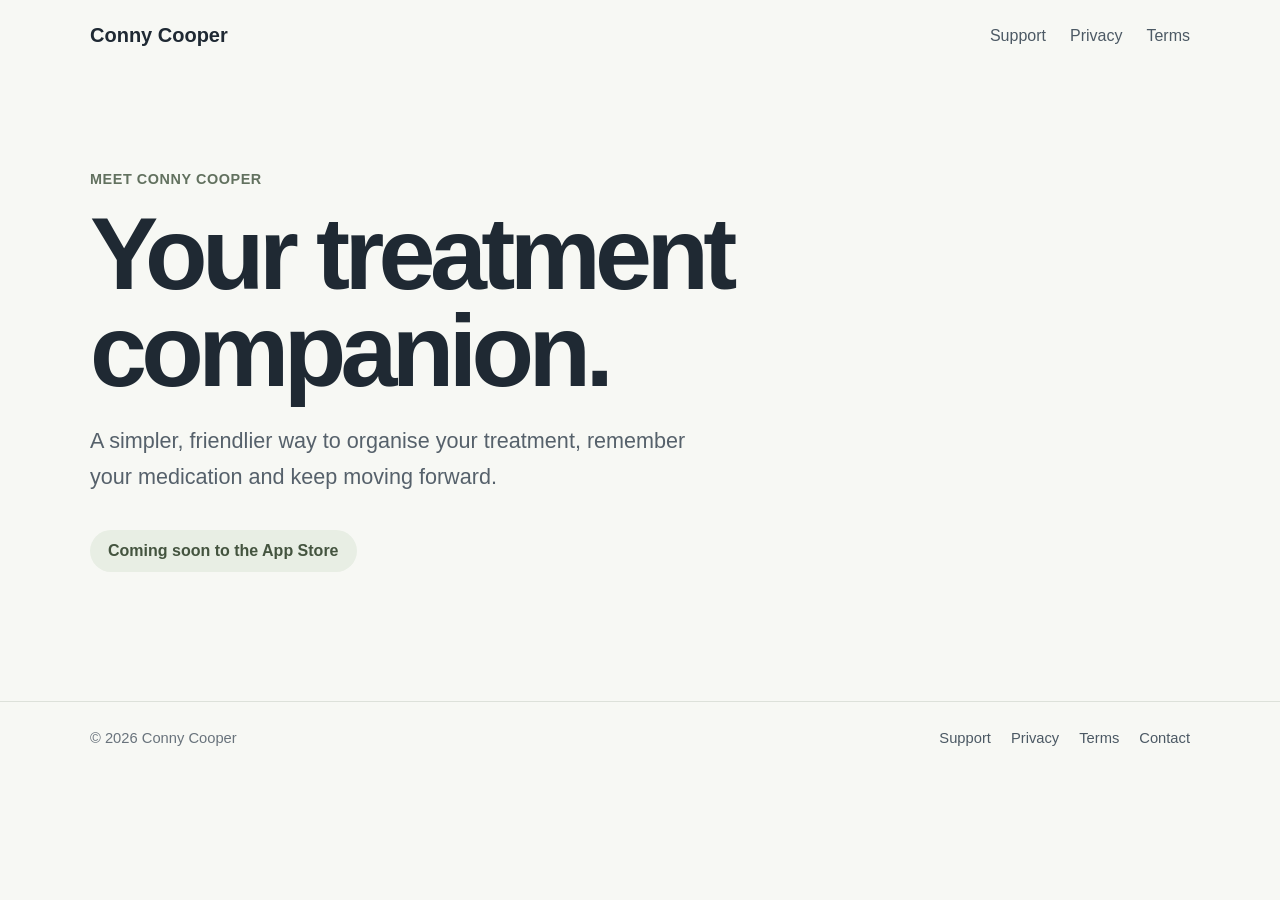
==== index.html @ 3fb6b00a "Add initial Conny Cooper website" ====
<!DOCTYPE html>
<html lang="en">
<head>
  <meta charset="UTF-8">
  <meta name="viewport" content="width=device-width, initial-scale=1.0">

  <title>Conny Cooper — Your treatment companion</title>
  <meta
    name="description"
    content="Conny Cooper helps you organise your treatment, remember your medication and stay on track."
  >

  <style>
    * {
      box-sizing: border-box;
    }

    body {
      margin: 0;
      font-family: -apple-system, BlinkMacSystemFont, "Segoe UI", sans-serif;
      background: #f7f8f4;
      color: #1f2933;
    }

    .container {
      width: min(1100px, calc(100% - 40px));
      margin: 0 auto;
    }

    header {
      padding: 24px 0;
    }

    nav {
      display: flex;
      align-items: center;
      justify-content: space-between;
      gap: 24px;
    }

    .brand {
      font-size: 1.25rem;
      font-weight: 800;
      color: #1f2933;
      text-decoration: none;
    }

    .nav-links {
      display: flex;
      gap: 24px;
      flex-wrap: wrap;
    }

    .nav-links a,
    footer a {
      color: #4c5964;
      text-decoration: none;
    }

    .nav-links a:hover,
    footer a:hover {
      text-decoration: underline;
    }

    .hero {
      min-height: 70vh;
      display: flex;
      align-items: center;
      padding: 70px 0 100px;
    }

    .hero-content {
      max-width: 720px;
    }

    .eyebrow {
      display: inline-block;
      margin-bottom: 18px;
      font-size: 0.9rem;
      font-weight: 700;
      letter-spacing: 0.04em;
      text-transform: uppercase;
      color: #62715f;
    }

    h1 {
      margin: 0 0 24px;
      font-size: clamp(3rem, 8vw, 6.5rem);
      line-height: 0.95;
      letter-spacing: -0.055em;
    }

    .hero p {
      max-width: 620px;
      margin: 0;
      font-size: clamp(1.1rem, 2vw, 1.35rem);
      line-height: 1.65;
      color: #56616b;
    }

    .status {
      margin-top: 36px;
      display: inline-block;
      padding: 12px 18px;
      border-radius: 999px;
      background: #e8eee4;
      font-weight: 700;
      color: #44543f;
    }

    footer {
      border-top: 1px solid #dde1da;
      padding: 28px 0 40px;
      font-size: 0.92rem;
      color: #69737c;
    }

    .footer-content {
      display: flex;
      justify-content: space-between;
      align-items: center;
      gap: 20px;
      flex-wrap: wrap;
    }

    .footer-links {
      display: flex;
      gap: 20px;
      flex-wrap: wrap;
    }

    @media (max-width: 650px) {
      .nav-links {
        gap: 14px;
        font-size: 0.9rem;
      }

      .hero {
        padding-top: 50px;
      }
    }
  </style>
</head>

<body>

  <header>
    <div class="container">
      <nav>
        <a class="brand" href="/">Conny Cooper</a>

        <div class="nav-links">
          <a href="/support/">Support</a>
          <a href="/privacy/">Privacy</a>
          <a href="/terms/">Terms</a>
        </div>
      </nav>
    </div>
  </header>

  <main class="hero">
    <div class="container">
      <div class="hero-content">
        <span class="eyebrow">Meet Conny Cooper</span>

        <h1>Your treatment companion.</h1>

        <p>
          A simpler, friendlier way to organise your treatment,
          remember your medication and keep moving forward.
        </p>

        <div class="status">
          Coming soon to the App Store
        </div>
      </div>
    </div>
  </main>

  <footer>
    <div class="container footer-content">
      <span>© 2026 Conny Cooper</span>

      <div class="footer-links">
        <a href="/support/">Support</a>
        <a href="/privacy/">Privacy</a>
        <a href="/terms/">Terms</a>
        <a href="mailto:support@connycooper.com">Contact</a>
      </div>
    </div>
  </footer>

</body>
</html>
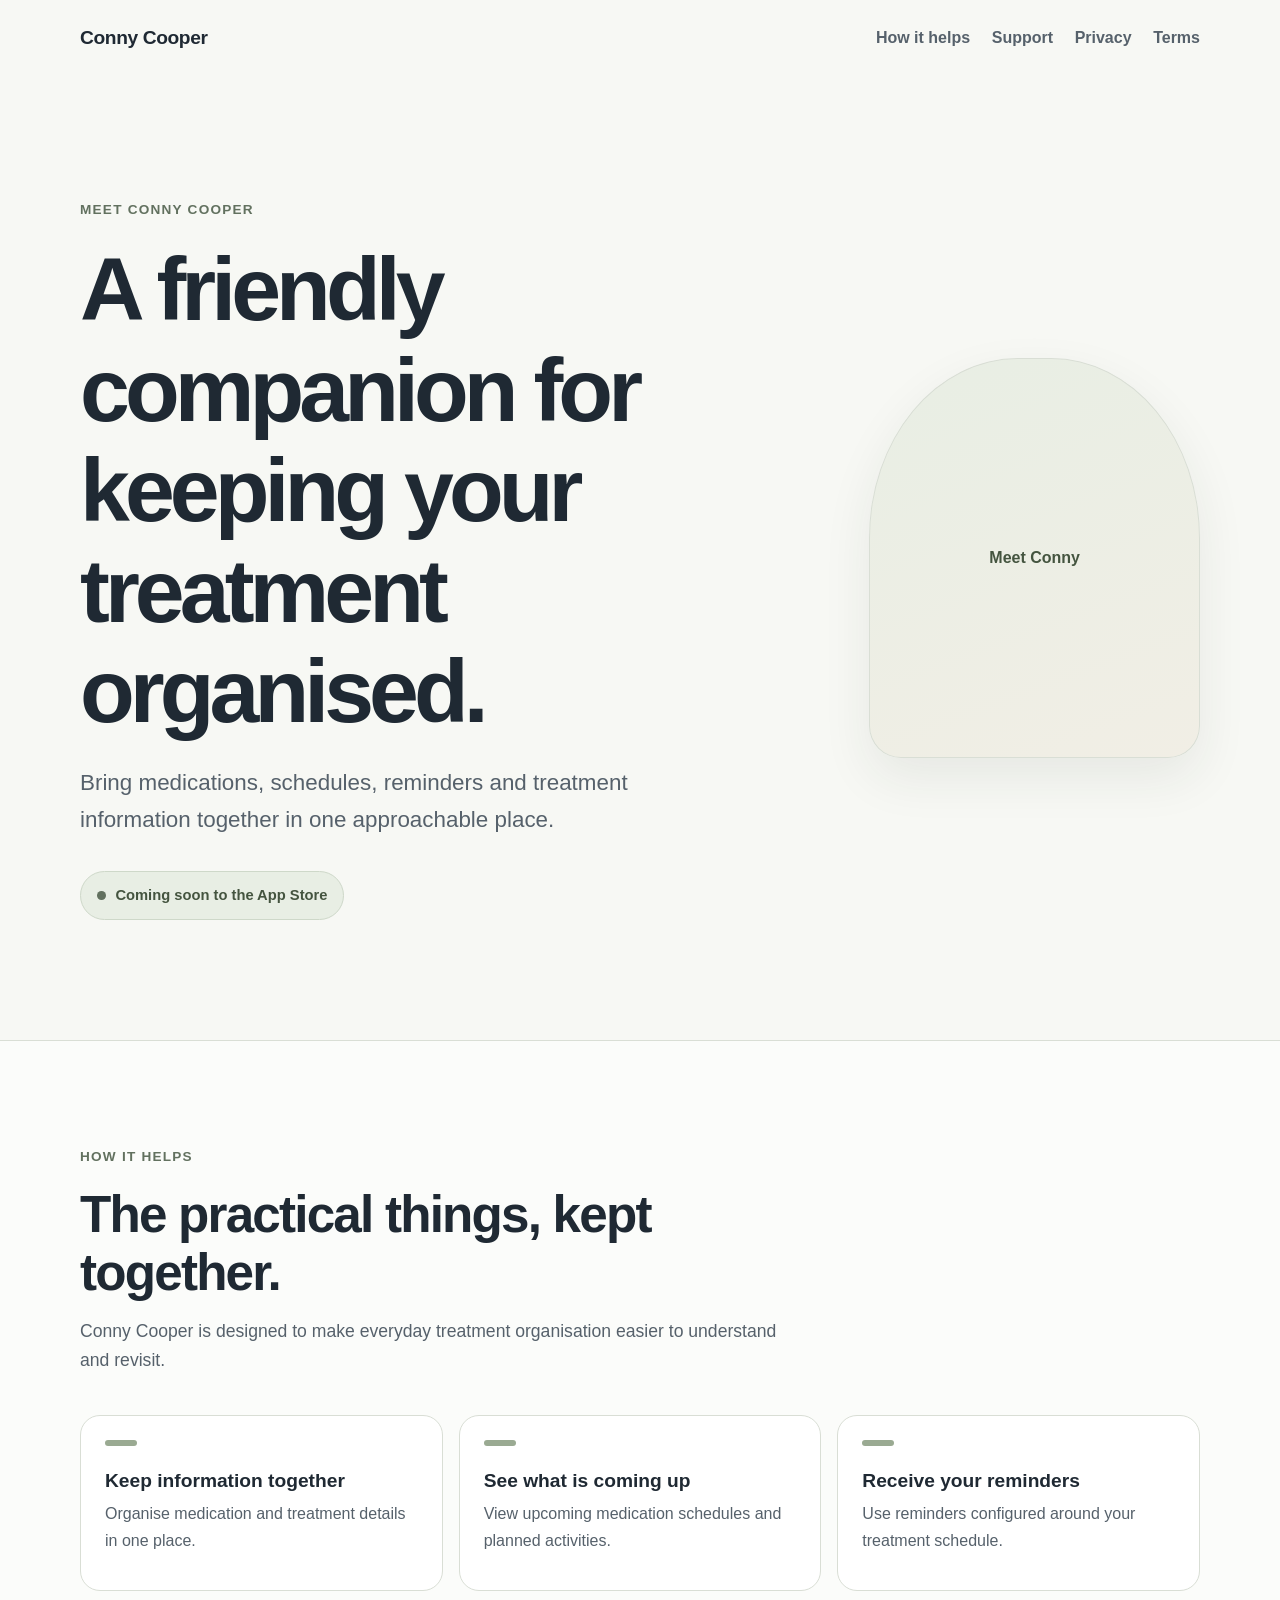
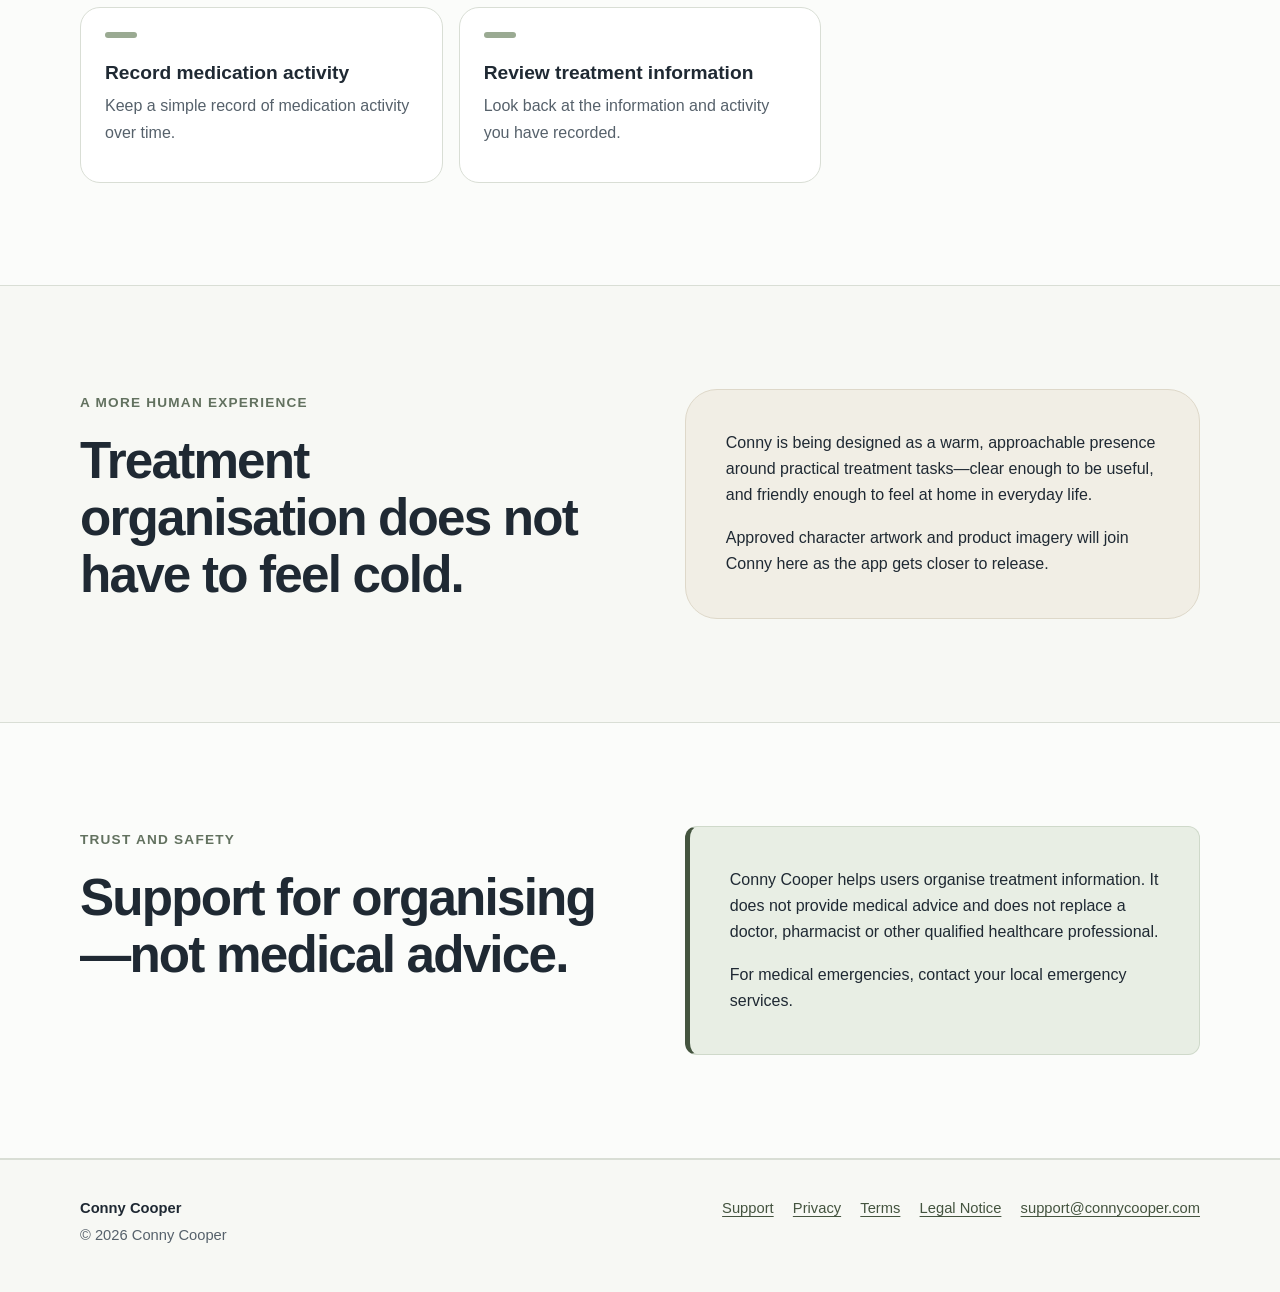
==== commit 1cbcd57a: "feat: publish Conny Cooper legal and support website Co-authored-by: Cursor <cursoragent@cursor.com>" ====
--- a/index.html
+++ b/index.html
@@ -3,192 +3,151 @@
 <head>
   <meta charset="UTF-8">
   <meta name="viewport" content="width=device-width, initial-scale=1.0">
-
-  <title>Conny Cooper — Your treatment companion</title>
+  <title>Conny Cooper — A friendly treatment companion</title>
   <meta
     name="description"
-    content="Conny Cooper helps you organise your treatment, remember your medication and stay on track."
+    content="Conny Cooper is a friendly companion for organising medications, schedules, reminders and treatment information."
   >
-
-  <style>
-    * {
-      box-sizing: border-box;
-    }
-
-    body {
-      margin: 0;
-      font-family: -apple-system, BlinkMacSystemFont, "Segoe UI", sans-serif;
-      background: #f7f8f4;
-      color: #1f2933;
-    }
-
-    .container {
-      width: min(1100px, calc(100% - 40px));
-      margin: 0 auto;
-    }
-
-    header {
-      padding: 24px 0;
-    }
-
-    nav {
-      display: flex;
-      align-items: center;
-      justify-content: space-between;
-      gap: 24px;
-    }
-
-    .brand {
-      font-size: 1.25rem;
-      font-weight: 800;
-      color: #1f2933;
-      text-decoration: none;
-    }
-
-    .nav-links {
-      display: flex;
-      gap: 24px;
-      flex-wrap: wrap;
-    }
-
-    .nav-links a,
-    footer a {
-      color: #4c5964;
-      text-decoration: none;
-    }
-
-    .nav-links a:hover,
-    footer a:hover {
-      text-decoration: underline;
-    }
-
-    .hero {
-      min-height: 70vh;
-      display: flex;
-      align-items: center;
-      padding: 70px 0 100px;
-    }
-
-    .hero-content {
-      max-width: 720px;
-    }
-
-    .eyebrow {
-      display: inline-block;
-      margin-bottom: 18px;
-      font-size: 0.9rem;
-      font-weight: 700;
-      letter-spacing: 0.04em;
-      text-transform: uppercase;
-      color: #62715f;
-    }
-
-    h1 {
-      margin: 0 0 24px;
-      font-size: clamp(3rem, 8vw, 6.5rem);
-      line-height: 0.95;
-      letter-spacing: -0.055em;
-    }
-
-    .hero p {
-      max-width: 620px;
-      margin: 0;
-      font-size: clamp(1.1rem, 2vw, 1.35rem);
-      line-height: 1.65;
-      color: #56616b;
-    }
-
-    .status {
-      margin-top: 36px;
-      display: inline-block;
-      padding: 12px 18px;
-      border-radius: 999px;
-      background: #e8eee4;
-      font-weight: 700;
-      color: #44543f;
-    }
-
-    footer {
-      border-top: 1px solid #dde1da;
-      padding: 28px 0 40px;
-      font-size: 0.92rem;
-      color: #69737c;
-    }
-
-    .footer-content {
-      display: flex;
-      justify-content: space-between;
-      align-items: center;
-      gap: 20px;
-      flex-wrap: wrap;
-    }
-
-    .footer-links {
-      display: flex;
-      gap: 20px;
-      flex-wrap: wrap;
-    }
-
-    @media (max-width: 650px) {
-      .nav-links {
-        gap: 14px;
-        font-size: 0.9rem;
-      }
-
-      .hero {
-        padding-top: 50px;
-      }
-    }
-  </style>
+  <link rel="canonical" href="https://connycooper.com/">
+  <meta property="og:type" content="website">
+  <meta property="og:site_name" content="Conny Cooper">
+  <meta property="og:title" content="Conny Cooper — A friendly treatment companion">
+  <meta
+    property="og:description"
+    content="A friendly companion for keeping your treatment organised."
+  >
+  <meta property="og:url" content="https://connycooper.com/">
+  <link rel="stylesheet" href="/assets/css/styles.css">
 </head>
 
 <body>
+  <a class="skip-link" href="#main-content">Skip to main content</a>
 
-  <header>
+  <header class="site-header">
     <div class="container">
-      <nav>
-        <a class="brand" href="/">Conny Cooper</a>
-
-        <div class="nav-links">
-          <a href="/support/">Support</a>
-          <a href="/privacy/">Privacy</a>
-          <a href="/terms/">Terms</a>
-        </div>
+      <nav class="site-nav" aria-label="Primary navigation">
+        <a class="brand" href="/" aria-current="page">Conny Cooper</a>
+        <ul class="nav-links">
+          <li><a href="#how-it-helps">How it helps</a></li>
+          <li><a href="/support/">Support</a></li>
+          <li><a href="/privacy/">Privacy</a></li>
+          <li><a href="/terms/">Terms</a></li>
+        </ul>
       </nav>
     </div>
   </header>
 
-  <main class="hero">
-    <div class="container">
-      <div class="hero-content">
-        <span class="eyebrow">Meet Conny Cooper</span>
+  <main id="main-content">
+    <section class="hero" aria-labelledby="hero-title">
+      <div class="container hero-grid">
+        <div>
+          <span class="eyebrow">Meet Conny Cooper</span>
+          <h1 id="hero-title">
+            A friendly companion for keeping your treatment organised.
+          </h1>
+          <p class="hero-lead">
+            Bring medications, schedules, reminders and treatment information
+            together in one approachable place.
+          </p>
+          <div class="status">Coming soon to the App Store</div>
+        </div>
 
-        <h1>Your treatment companion.</h1>
-
-        <p>
-          A simpler, friendlier way to organise your treatment,
-          remember your medication and keep moving forward.
-        </p>
-
-        <div class="status">
-          Coming soon to the App Store
+        <div class="character-stage" aria-hidden="true">
+          <span class="character-stage__label">Meet Conny</span>
         </div>
       </div>
-    </div>
+    </section>
+
+    <section class="section section--surface" id="how-it-helps" aria-labelledby="helps-title">
+      <div class="container">
+        <div class="section-heading">
+          <span class="eyebrow">How it helps</span>
+          <h2 id="helps-title">The practical things, kept together.</h2>
+          <p>
+            Conny Cooper is designed to make everyday treatment organisation
+            easier to understand and revisit.
+          </p>
+        </div>
+
+        <ul class="feature-grid">
+          <li class="feature-card">
+            <h3>Keep information together</h3>
+            <p>Organise medication and treatment details in one place.</p>
+          </li>
+          <li class="feature-card">
+            <h3>See what is coming up</h3>
+            <p>View upcoming medication schedules and planned activities.</p>
+          </li>
+          <li class="feature-card">
+            <h3>Receive your reminders</h3>
+            <p>Use reminders configured around your treatment schedule.</p>
+          </li>
+          <li class="feature-card">
+            <h3>Record medication activity</h3>
+            <p>Keep a simple record of medication activity over time.</p>
+          </li>
+          <li class="feature-card">
+            <h3>Review treatment information</h3>
+            <p>Look back at the information and activity you have recorded.</p>
+          </li>
+        </ul>
+      </div>
+    </section>
+
+    <section class="section" aria-labelledby="human-title">
+      <div class="container split">
+        <div>
+          <span class="eyebrow">A more human experience</span>
+          <h2 id="human-title">Treatment organisation does not have to feel cold.</h2>
+        </div>
+        <div class="warm-panel">
+          <p>
+            Conny is being designed as a warm, approachable presence around
+            practical treatment tasks—clear enough to be useful, and friendly
+            enough to feel at home in everyday life.
+          </p>
+          <p>
+            Approved character artwork and product imagery will join Conny here
+            as the app gets closer to release.
+          </p>
+        </div>
+      </div>
+    </section>
+
+    <section class="section section--surface" aria-labelledby="safety-title">
+      <div class="container split">
+        <div>
+          <span class="eyebrow">Trust and safety</span>
+          <h2 id="safety-title">Support for organising—not medical advice.</h2>
+        </div>
+        <div class="notice notice--important">
+          <p>
+            Conny Cooper helps users organise treatment information. It does
+            not provide medical advice and does not replace a doctor,
+            pharmacist or other qualified healthcare professional.
+          </p>
+          <p>
+            For medical emergencies, contact your local emergency services.
+          </p>
+        </div>
+      </div>
+    </section>
   </main>
 
-  <footer>
+  <footer class="site-footer">
     <div class="container footer-content">
-      <span>© 2026 Conny Cooper</span>
-
-      <div class="footer-links">
-        <a href="/support/">Support</a>
-        <a href="/privacy/">Privacy</a>
-        <a href="/terms/">Terms</a>
-        <a href="mailto:support@connycooper.com">Contact</a>
+      <div class="footer-meta">
+        <div class="footer-brand">Conny Cooper</div>
+        <p>© 2026 Conny Cooper</p>
       </div>
+      <ul class="footer-links">
+        <li><a href="/support/">Support</a></li>
+        <li><a href="/privacy/">Privacy</a></li>
+        <li><a href="/terms/">Terms</a></li>
+        <li><a href="/legal/">Legal Notice</a></li>
+        <li><a href="mailto:support@connycooper.com">support@connycooper.com</a></li>
+      </ul>
     </div>
   </footer>
-
 </body>
 </html>
--- a/assets/css/styles.css
+++ b/assets/css/styles.css
@@ -0,0 +1,509 @@
+:root {
+  color-scheme: light;
+  --color-background: #f7f8f4;
+  --color-surface: #ffffff;
+  --color-surface-warm: #f1eee5;
+  --color-surface-green: #e8eee4;
+  --color-text: #1f2933;
+  --color-text-soft: #56616b;
+  --color-green: #44543f;
+  --color-green-soft: #62715f;
+  --color-border: #d9ded5;
+  --color-focus: #245c38;
+  --shadow-soft: 0 20px 50px rgba(42, 55, 43, 0.08);
+  --radius-small: 0.75rem;
+  --radius-medium: 1.25rem;
+  --radius-large: 2rem;
+  --content-width: 70rem;
+  --text-width: 46rem;
+}
+
+* {
+  box-sizing: border-box;
+}
+
+html {
+  scroll-behavior: smooth;
+}
+
+body {
+  margin: 0;
+  background: var(--color-background);
+  color: var(--color-text);
+  font-family: -apple-system, BlinkMacSystemFont, "Segoe UI", sans-serif;
+  font-size: 1rem;
+  line-height: 1.65;
+  -webkit-font-smoothing: antialiased;
+}
+
+a {
+  color: var(--color-green);
+  text-underline-offset: 0.2em;
+}
+
+a:hover {
+  text-decoration-thickness: 0.12em;
+}
+
+a:focus-visible,
+[tabindex]:focus-visible {
+  border-radius: 0.2rem;
+  outline: 0.2rem solid var(--color-focus);
+  outline-offset: 0.25rem;
+}
+
+img {
+  display: block;
+  max-width: 100%;
+}
+
+h1,
+h2,
+h3,
+p {
+  margin-top: 0;
+}
+
+h1,
+h2,
+h3 {
+  line-height: 1.12;
+}
+
+h1 {
+  margin-bottom: 1.5rem;
+  font-size: clamp(2.8rem, 7vw, 5.8rem);
+  letter-spacing: -0.055em;
+}
+
+h2 {
+  margin-bottom: 1rem;
+  font-size: clamp(2rem, 4vw, 3.25rem);
+  letter-spacing: -0.035em;
+}
+
+h3 {
+  margin-bottom: 0.65rem;
+  font-size: 1.2rem;
+}
+
+.container {
+  width: min(var(--content-width), calc(100% - 2.5rem));
+  margin-inline: auto;
+}
+
+.narrow {
+  width: min(var(--text-width), 100%);
+}
+
+.skip-link {
+  position: fixed;
+  z-index: 100;
+  top: 0.75rem;
+  left: 0.75rem;
+  padding: 0.7rem 1rem;
+  border-radius: var(--radius-small);
+  background: var(--color-text);
+  color: #ffffff;
+  font-weight: 700;
+  transform: translateY(-160%);
+}
+
+.skip-link:focus {
+  transform: translateY(0);
+}
+
+.site-header {
+  padding: 1.4rem 0;
+}
+
+.site-nav {
+  display: flex;
+  align-items: center;
+  justify-content: space-between;
+  gap: 1.5rem;
+}
+
+.brand {
+  flex: 0 0 auto;
+  color: var(--color-text);
+  font-size: 1.2rem;
+  font-weight: 800;
+  letter-spacing: -0.02em;
+  text-decoration: none;
+}
+
+.nav-links {
+  display: flex;
+  align-items: center;
+  gap: 1.35rem;
+  margin: 0;
+  padding: 0;
+  list-style: none;
+}
+
+.nav-links a {
+  color: var(--color-text-soft);
+  font-weight: 650;
+  text-decoration: none;
+}
+
+.nav-links a:hover,
+.nav-links a[aria-current="page"] {
+  color: var(--color-text);
+  text-decoration: underline;
+}
+
+.hero {
+  padding: clamp(4rem, 10vw, 7.5rem) 0;
+}
+
+.hero-grid {
+  display: grid;
+  grid-template-columns: minmax(0, 1.35fr) minmax(16rem, 0.65fr);
+  align-items: center;
+  gap: clamp(3rem, 8vw, 7rem);
+}
+
+.eyebrow {
+  display: inline-block;
+  margin-bottom: 1.1rem;
+  color: var(--color-green-soft);
+  font-size: 0.85rem;
+  font-weight: 800;
+  letter-spacing: 0.09em;
+  text-transform: uppercase;
+}
+
+.hero-lead {
+  max-width: 40rem;
+  margin-bottom: 0;
+  color: var(--color-text-soft);
+  font-size: clamp(1.15rem, 2.2vw, 1.4rem);
+}
+
+.status {
+  display: inline-flex;
+  align-items: center;
+  gap: 0.6rem;
+  margin-top: 2rem;
+  padding: 0.7rem 1rem;
+  border: 1px solid #ced8c9;
+  border-radius: 999px;
+  background: var(--color-surface-green);
+  color: var(--color-green);
+  font-size: 0.92rem;
+  font-weight: 750;
+}
+
+.status::before {
+  width: 0.55rem;
+  height: 0.55rem;
+  border-radius: 50%;
+  background: var(--color-green-soft);
+  content: "";
+}
+
+.character-stage {
+  display: grid;
+  min-height: 25rem;
+  place-items: center;
+  overflow: hidden;
+  border: 1px solid var(--color-border);
+  border-radius: 45% 45% var(--radius-large) var(--radius-large);
+  background: linear-gradient(160deg, var(--color-surface-green), var(--color-surface-warm));
+  box-shadow: var(--shadow-soft);
+}
+
+.character-stage__label {
+  color: var(--color-green);
+  font-weight: 800;
+}
+
+.section {
+  padding: clamp(4rem, 8vw, 6.5rem) 0;
+}
+
+.section--surface {
+  border-block: 1px solid var(--color-border);
+  background: rgba(255, 255, 255, 0.58);
+}
+
+.section-heading {
+  max-width: 44rem;
+  margin-bottom: 2.5rem;
+}
+
+.section-heading p {
+  margin-bottom: 0;
+  color: var(--color-text-soft);
+  font-size: 1.1rem;
+}
+
+.feature-grid {
+  display: grid;
+  grid-template-columns: repeat(3, minmax(0, 1fr));
+  gap: 1rem;
+  margin: 0;
+  padding: 0;
+  list-style: none;
+}
+
+.feature-card {
+  min-height: 11rem;
+  padding: 1.5rem;
+  border: 1px solid var(--color-border);
+  border-radius: var(--radius-medium);
+  background: var(--color-surface);
+}
+
+.feature-card::before {
+  display: block;
+  width: 2rem;
+  height: 0.35rem;
+  margin-bottom: 1.5rem;
+  border-radius: 999px;
+  background: #9aaa92;
+  content: "";
+}
+
+.feature-card p {
+  margin-bottom: 0;
+  color: var(--color-text-soft);
+}
+
+.split {
+  display: grid;
+  grid-template-columns: minmax(0, 1fr) minmax(0, 1fr);
+  align-items: start;
+  gap: clamp(2rem, 7vw, 6rem);
+}
+
+.warm-panel,
+.notice {
+  padding: clamp(1.5rem, 4vw, 2.5rem);
+  border-radius: var(--radius-large);
+}
+
+.warm-panel {
+  border: 1px solid #ded8c9;
+  background: var(--color-surface-warm);
+}
+
+.warm-panel p:last-child,
+.notice p:last-child {
+  margin-bottom: 0;
+}
+
+.notice {
+  border: 1px solid #cfd9ca;
+  background: var(--color-surface-green);
+}
+
+.notice--important {
+  border-left: 0.35rem solid var(--color-green);
+  border-radius: var(--radius-small);
+}
+
+.page-hero {
+  padding: clamp(3.5rem, 8vw, 6rem) 0 clamp(2.5rem, 6vw, 4rem);
+}
+
+.page-hero h1 {
+  max-width: 50rem;
+  font-size: clamp(2.8rem, 7vw, 5rem);
+}
+
+.page-hero p {
+  max-width: 42rem;
+  margin-bottom: 0;
+  color: var(--color-text-soft);
+  font-size: 1.15rem;
+}
+
+.page-hero .document-meta {
+  margin-top: 1rem;
+  font-size: 0.95rem;
+  font-weight: 700;
+}
+
+.document {
+  padding: 0 0 clamp(5rem, 10vw, 8rem);
+}
+
+.document-layout {
+  display: grid;
+  grid-template-columns: minmax(11rem, 0.35fr) minmax(0, 1fr);
+  align-items: start;
+  gap: clamp(2rem, 8vw, 7rem);
+}
+
+.document-nav {
+  position: sticky;
+  top: 1.5rem;
+  padding: 1.25rem;
+  border: 1px solid var(--color-border);
+  border-radius: var(--radius-medium);
+  background: rgba(255, 255, 255, 0.7);
+}
+
+.document-nav strong {
+  display: block;
+  margin-bottom: 0.6rem;
+}
+
+.document-nav ul {
+  margin: 0;
+  padding-left: 1.15rem;
+}
+
+.document-nav li + li {
+  margin-top: 0.35rem;
+}
+
+.document-content {
+  max-width: var(--text-width);
+}
+
+.document-content section {
+  scroll-margin-top: 2rem;
+}
+
+.document-content section + section {
+  margin-top: 3.25rem;
+  padding-top: 3.25rem;
+  border-top: 1px solid var(--color-border);
+}
+
+.document-content h2 {
+  font-size: clamp(1.6rem, 3vw, 2.25rem);
+}
+
+.document-content p,
+.document-content li {
+  color: var(--color-text-soft);
+}
+
+.document-content strong {
+  color: var(--color-text);
+}
+
+.document-content address {
+  padding: 1.25rem;
+  border-left: 0.3rem solid var(--color-green-soft);
+  background: var(--color-surface-green);
+  color: var(--color-text-soft);
+  font-style: normal;
+}
+
+.help-grid {
+  display: grid;
+  grid-template-columns: repeat(2, minmax(0, 1fr));
+  gap: 1rem;
+}
+
+.help-card {
+  padding: 1.5rem;
+  border: 1px solid var(--color-border);
+  border-radius: var(--radius-medium);
+  background: var(--color-surface);
+}
+
+.help-card p {
+  margin-bottom: 0;
+  color: var(--color-text-soft);
+}
+
+.site-footer {
+  padding: 2.25rem 0 2.75rem;
+  border-top: 1px solid var(--color-border);
+  color: var(--color-text-soft);
+  font-size: 0.92rem;
+}
+
+.footer-content {
+  display: flex;
+  align-items: flex-start;
+  justify-content: space-between;
+  gap: 2rem;
+}
+
+.footer-brand {
+  color: var(--color-text);
+  font-weight: 800;
+}
+
+.footer-meta p {
+  margin: 0.2rem 0 0;
+}
+
+.footer-links {
+  display: flex;
+  flex-wrap: wrap;
+  justify-content: flex-end;
+  gap: 0.7rem 1.2rem;
+  margin: 0;
+  padding: 0;
+  list-style: none;
+}
+
+@media (max-width: 52rem) {
+  .hero-grid,
+  .split,
+  .document-layout {
+    grid-template-columns: 1fr;
+  }
+
+  .hero-grid {
+    gap: 3rem;
+  }
+
+  .character-stage {
+    min-height: 19rem;
+  }
+
+  .feature-grid {
+    grid-template-columns: repeat(2, minmax(0, 1fr));
+  }
+
+  .document-nav {
+    position: static;
+  }
+}
+
+@media (max-width: 40rem) {
+  .container {
+    width: min(var(--content-width), calc(100% - 1.5rem));
+  }
+
+  .site-nav {
+    align-items: flex-start;
+    flex-direction: column;
+    gap: 0.8rem;
+  }
+
+  .nav-links {
+    width: 100%;
+    gap: 0.5rem 1rem;
+    flex-wrap: wrap;
+  }
+
+  .feature-grid,
+  .help-grid {
+    grid-template-columns: 1fr;
+  }
+
+  .footer-content {
+    flex-direction: column;
+  }
+
+  .footer-links {
+    justify-content: flex-start;
+  }
+}
+
+@media (prefers-reduced-motion: reduce) {
+  html {
+    scroll-behavior: auto;
+  }
+}
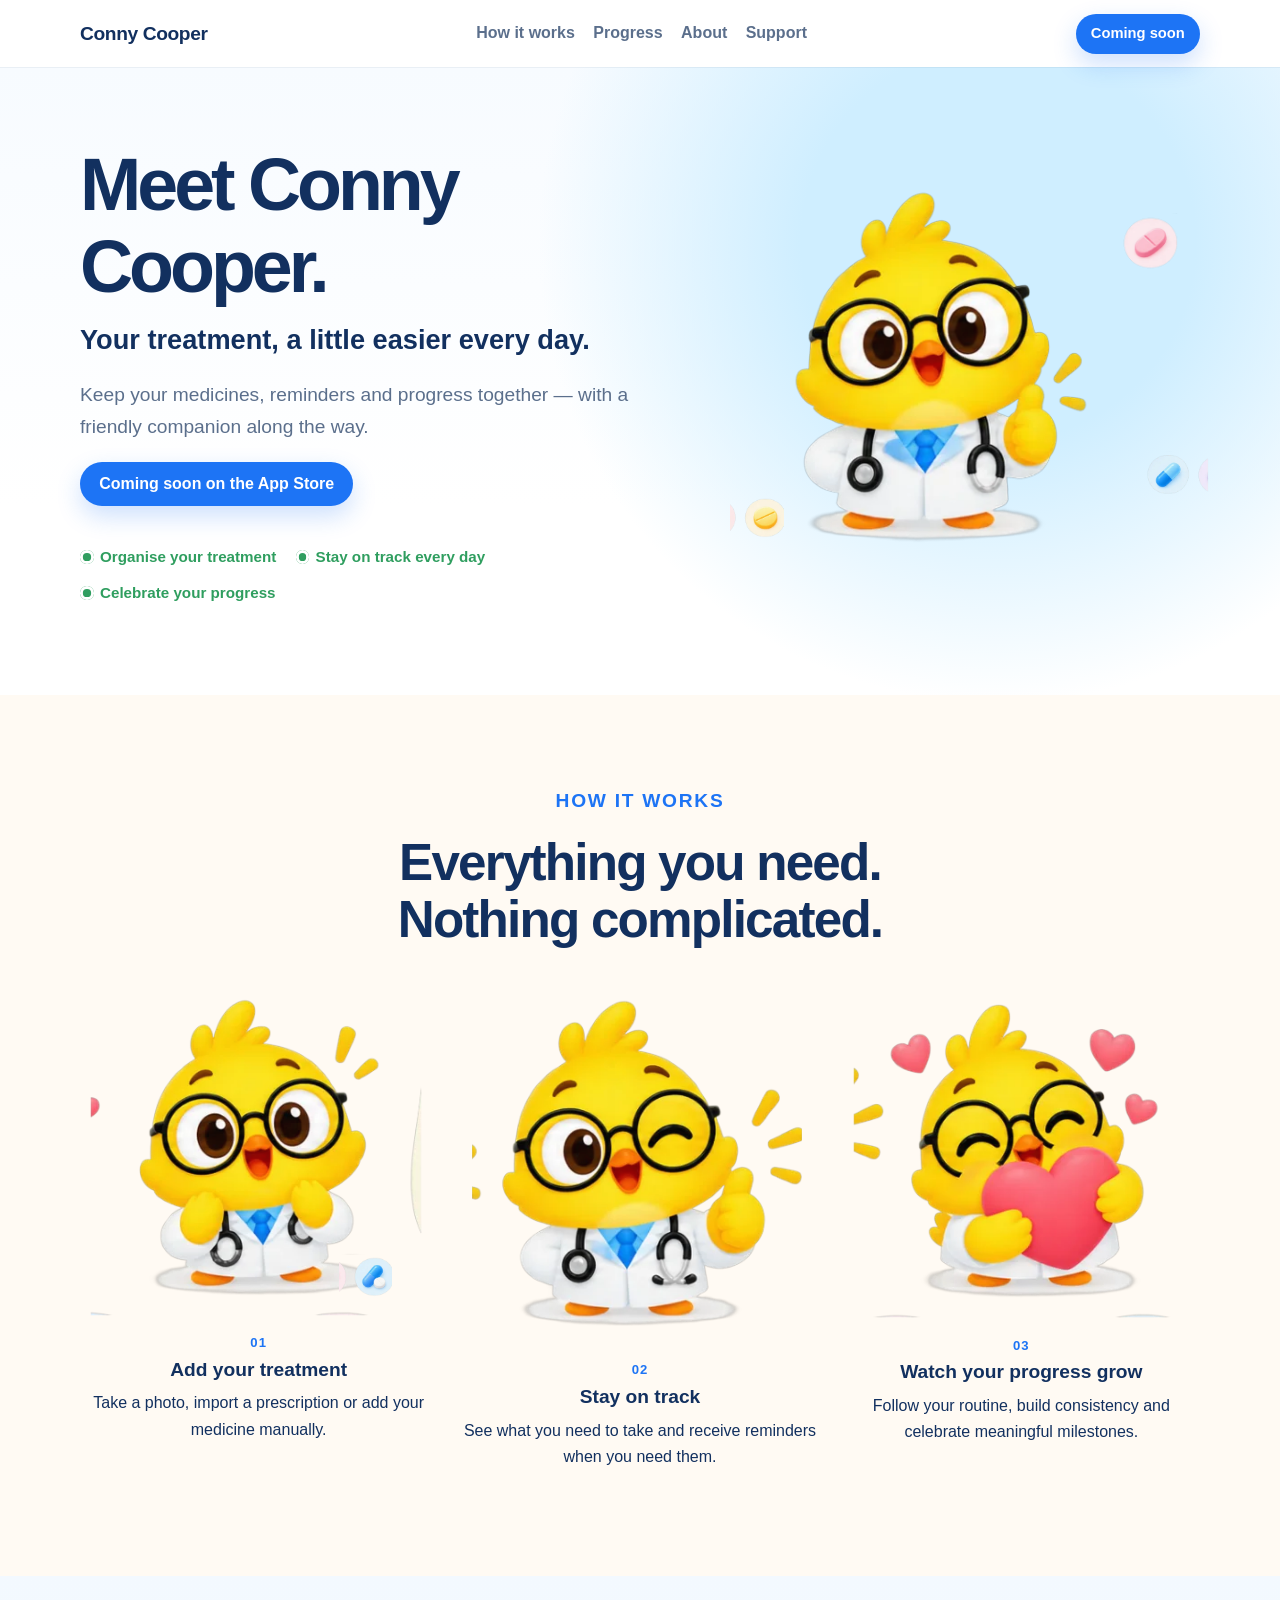
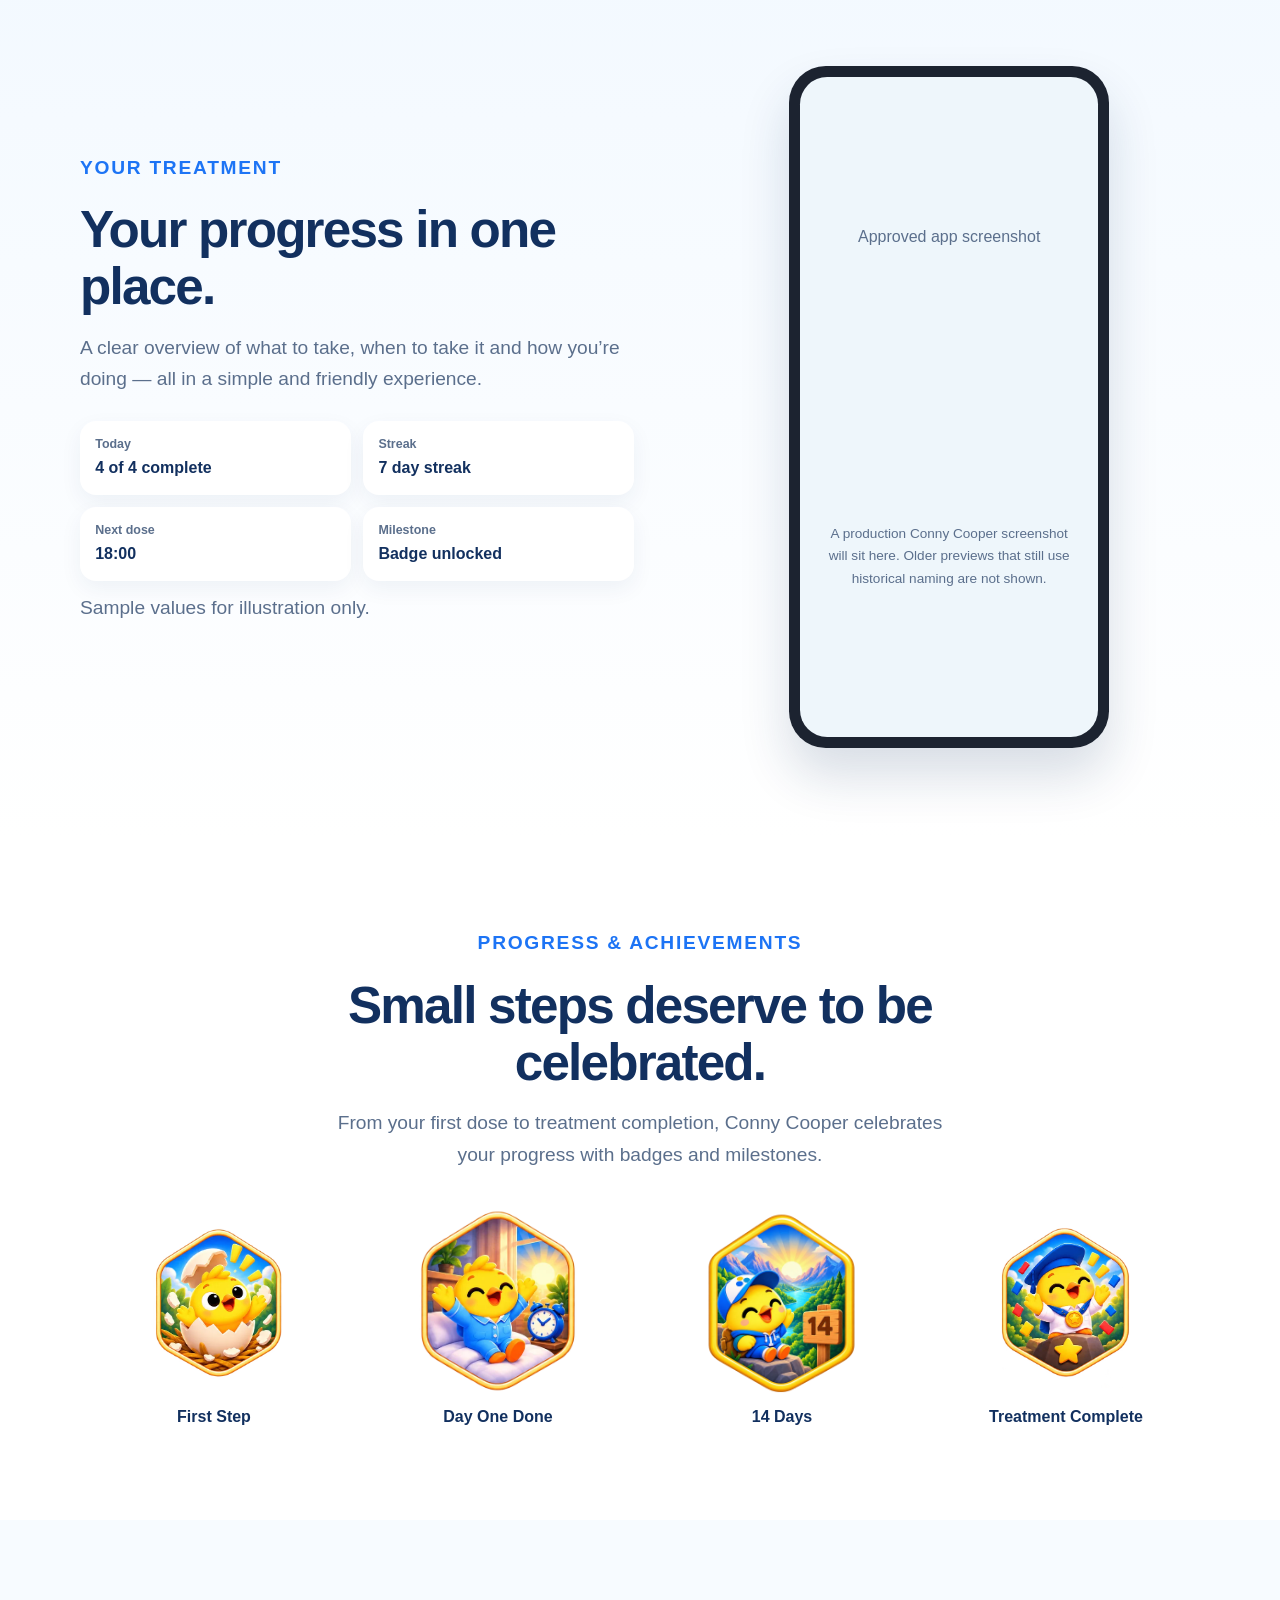
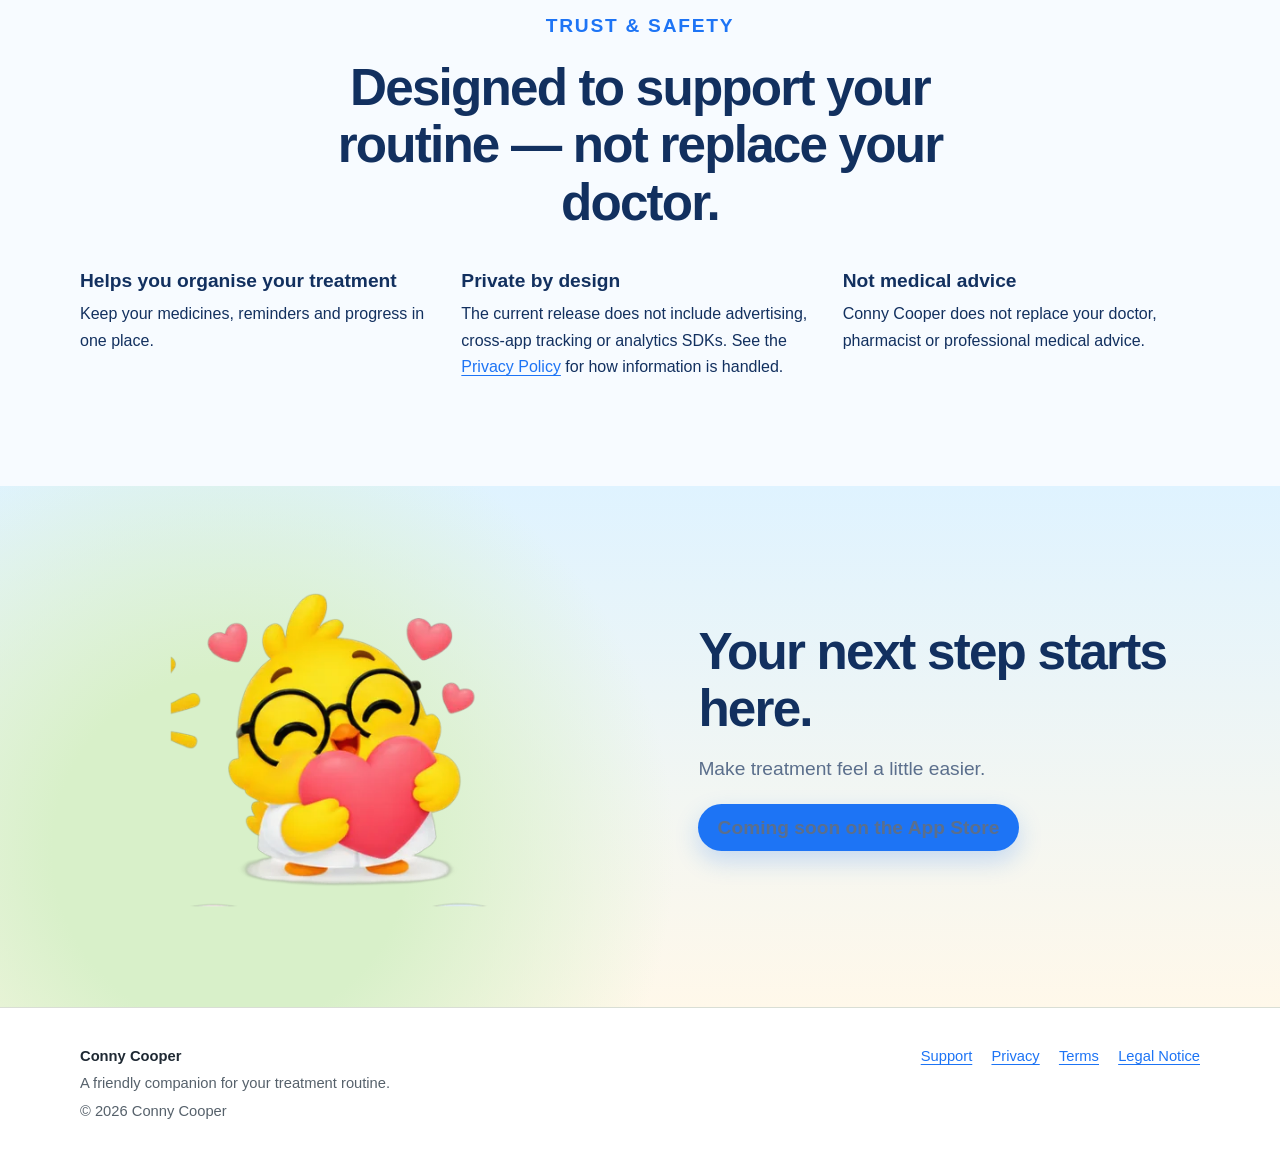
==== commit 357f9c4f: "feat: publish Conny Cooper homepage redesign Co-authored-by: Cursor <cursoragent@cursor.com>" ====
--- a/index.html
+++ b/index.html
@@ -18,126 +18,327 @@
   >
   <meta property="og:url" content="https://connycooper.com/">
   <link rel="stylesheet" href="/assets/css/styles.css">
+  <link rel="stylesheet" href="/assets/css/home.css">
 </head>
 
-<body>
+<body class="home">
   <a class="skip-link" href="#main-content">Skip to main content</a>
 
-  <header class="site-header">
-    <div class="container">
-      <nav class="site-nav" aria-label="Primary navigation">
-        <a class="brand" href="/" aria-current="page">Conny Cooper</a>
-        <ul class="nav-links">
-          <li><a href="#how-it-helps">How it helps</a></li>
+  <header class="site-header home-header">
+    <div class="container home-header__inner">
+      <a class="brand" href="/" aria-current="page">Conny Cooper</a>
+
+      <nav class="home-nav" aria-label="Primary navigation">
+        <ul class="home-nav__links">
+          <li><a href="#how-it-works">How it works</a></li>
+          <li><a href="#progress">Progress</a></li>
+          <li><a href="#about">About</a></li>
           <li><a href="/support/">Support</a></li>
-          <li><a href="/privacy/">Privacy</a></li>
-          <li><a href="/terms/">Terms</a></li>
         </ul>
       </nav>
+
+      <span class="cta cta--header" aria-label="Coming soon to the App Store">Coming soon</span>
     </div>
   </header>
 
   <main id="main-content">
-    <section class="hero" aria-labelledby="hero-title">
-      <div class="container hero-grid">
+    <section class="home-hero" id="about" aria-labelledby="hero-title">
+      <div class="container home-hero__grid">
+        <div class="home-hero__copy">
+          <h1 id="hero-title">Meet Conny Cooper.</h1>
+          <p class="home-hero__sub">Your treatment, a little easier every day.</p>
+          <p class="home-hero__lead">
+            Keep your medicines, reminders and progress together —
+            with a friendly companion along the way.
+          </p>
+          <p class="cta cta--hero" role="status">Coming soon on the App Store</p>
+          <ul class="home-hero__points">
+            <li>Organise your treatment</li>
+            <li>Stay on track every day</li>
+            <li>Celebrate your progress</li>
+          </ul>
+        </div>
+
+        <div class="home-hero__art">
+          <picture>
+            <source type="image/webp" srcset="/assets/character/cooper_thumbs_up.webp">
+            <img
+              src="/assets/character/cooper_thumbs_up.png"
+              width="368"
+              height="410"
+              alt="Dr. Cooper, a yellow chick in a white coat, glasses and stethoscope, giving a thumbs up."
+            >
+          </picture>
+          <picture class="float-med float-med--pink">
+            <source type="image/webp" srcset="/assets/medicines/medicine_pink_tablet.webp">
+            <img src="/assets/medicines/medicine_pink_tablet.png" width="284" height="276" alt="" aria-hidden="true">
+          </picture>
+          <picture class="float-med float-med--blue">
+            <source type="image/webp" srcset="/assets/medicines/medicine_blue_capsule.webp">
+            <img src="/assets/medicines/medicine_blue_capsule.png" width="363" height="276" alt="" aria-hidden="true">
+          </picture>
+          <picture class="float-med float-med--yellow">
+            <source type="image/webp" srcset="/assets/medicines/medicine_yellow_tablet.webp">
+            <img src="/assets/medicines/medicine_yellow_tablet.png" width="324" height="262" alt="" aria-hidden="true">
+          </picture>
+        </div>
+      </div>
+    </section>
+
+    <section class="home-section home-how" id="how-it-works" aria-labelledby="how-title">
+      <span id="how-it-helps" tabindex="-1"></span>
+      <div class="container">
+        <header class="home-section__intro home-section__intro--center">
+          <p class="eyebrow">How it works</p>
+          <h2 id="how-title">Everything you need. Nothing complicated.</h2>
+        </header>
+
+        <ol class="home-steps">
+          <li class="home-step">
+            <div class="home-step__art">
+              <picture>
+                <source type="image/webp" srcset="/assets/character/cooper_attention_reminder.webp">
+                <img
+                  src="/assets/character/cooper_attention_reminder.png"
+                  width="394"
+                  height="379"
+                  alt=""
+                  aria-hidden="true"
+                >
+              </picture>
+              <picture class="home-step__med">
+                <source type="image/webp" srcset="/assets/medicines/medicine_blue_capsule_tablet.webp">
+                <img src="/assets/medicines/medicine_blue_capsule_tablet.png" width="324" height="263" alt="" aria-hidden="true">
+              </picture>
+            </div>
+            <p class="home-step__number">01</p>
+            <h3>Add your treatment</h3>
+            <p>Take a photo, import a prescription or add your medicine manually.</p>
+          </li>
+          <li class="home-step">
+            <div class="home-step__art">
+              <picture>
+                <source type="image/webp" srcset="/assets/character/cooper_wink_thumbs_up.webp">
+                <img
+                  src="/assets/character/cooper_wink_thumbs_up.png"
+                  width="384"
+                  height="399"
+                  alt=""
+                  aria-hidden="true"
+                >
+              </picture>
+            </div>
+            <p class="home-step__number">02</p>
+            <h3>Stay on track</h3>
+            <p>See what you need to take and receive reminders when you need them.</p>
+          </li>
+          <li class="home-step">
+            <div class="home-step__art">
+              <picture>
+                <source type="image/webp" srcset="/assets/character/cooper_heart_positive.webp">
+                <img
+                  src="/assets/character/cooper_heart_positive.png"
+                  width="394"
+                  height="382"
+                  alt=""
+                  aria-hidden="true"
+                >
+              </picture>
+            </div>
+            <p class="home-step__number">03</p>
+            <h3>Watch your progress grow</h3>
+            <p>Follow your routine, build consistency and celebrate meaningful milestones.</p>
+          </li>
+        </ol>
+      </div>
+    </section>
+
+    <section class="home-section home-app" aria-labelledby="app-title">
+      <div class="container home-app__grid">
+        <header class="home-section__intro">
+          <p class="eyebrow">Your treatment</p>
+          <h2 id="app-title">Your progress in one place.</h2>
+          <p>
+            A clear overview of what to take, when to take it and how you’re doing —
+            all in a simple and friendly experience.
+          </p>
+          <ul class="example-pills" aria-label="Example progress highlights">
+            <li>
+              <span class="example-pills__label">Today</span>
+              <strong>4 of 4 complete</strong>
+            </li>
+            <li>
+              <span class="example-pills__label">Streak</span>
+              <strong>7 day streak</strong>
+            </li>
+            <li>
+              <span class="example-pills__label">Next dose</span>
+              <strong>18:00</strong>
+            </li>
+            <li>
+              <span class="example-pills__label">Milestone</span>
+              <strong>Badge unlocked</strong>
+            </li>
+          </ul>
+          <p class="example-note">Sample values for illustration only.</p>
+        </header>
+
+        <figure class="phone-slot">
+          <div class="phone-slot__screen">
+            <p>Approved app screenshot</p>
+            <p class="phone-slot__note">
+              A production Conny Cooper screenshot will sit here.
+              Older previews that still use historical naming are not shown.
+            </p>
+          </div>
+        </figure>
+      </div>
+    </section>
+
+    <section class="home-section home-progress" id="progress" aria-labelledby="progress-title">
+      <div class="container">
+        <header class="home-section__intro home-section__intro--center">
+          <p class="eyebrow">Progress &amp; achievements</p>
+          <h2 id="progress-title">Small steps deserve to be celebrated.</h2>
+          <p>
+            From your first dose to treatment completion, Conny Cooper
+            celebrates your progress with badges and milestones.
+          </p>
+        </header>
+
+        <ul class="badge-grid">
+          <li>
+            <figure>
+              <picture>
+                <source type="image/webp" srcset="/assets/badges/achievement_first_dose.webp">
+                <img
+                  src="/assets/badges/achievement_first_dose.png"
+                  width="414"
+                  height="523"
+                  alt="First Step badge: Dr. Cooper celebrating a first medicine."
+                  loading="lazy"
+                  decoding="async"
+                >
+              </picture>
+              <figcaption>First Step</figcaption>
+            </figure>
+          </li>
+          <li>
+            <figure>
+              <picture>
+                <source type="image/webp" srcset="/assets/badges/achievement_first_day.webp">
+                <img
+                  src="/assets/badges/achievement_first_day.png"
+                  width="381"
+                  height="434"
+                  alt="Day One Done badge: Dr. Cooper completing the first day."
+                  loading="lazy"
+                  decoding="async"
+                >
+              </picture>
+              <figcaption>Day One Done</figcaption>
+            </figure>
+          </li>
+          <li>
+            <figure>
+              <picture>
+                <source type="image/webp" srcset="/assets/badges/achievement_streak_14.webp">
+                <img
+                  src="/assets/badges/achievement_streak_14.png"
+                  width="800"
+                  height="800"
+                  alt="14 Days badge: Dr. Cooper celebrating a two-week streak."
+                  loading="lazy"
+                  decoding="async"
+                >
+              </picture>
+              <figcaption>14 Days</figcaption>
+            </figure>
+          </li>
+          <li>
+            <figure>
+              <picture>
+                <source type="image/webp" srcset="/assets/badges/achievement_first_treatment_complete.webp">
+                <img
+                  src="/assets/badges/achievement_first_treatment_complete.png"
+                  width="394"
+                  height="527"
+                  alt="Treatment Complete badge: Dr. Cooper celebrating a completed treatment."
+                  loading="lazy"
+                  decoding="async"
+                >
+              </picture>
+              <figcaption>Treatment Complete</figcaption>
+            </figure>
+          </li>
+        </ul>
+      </div>
+    </section>
+
+    <section class="home-section home-trust" aria-labelledby="trust-title">
+      <div class="container">
+        <header class="home-section__intro home-section__intro--center">
+          <p class="eyebrow">Trust &amp; safety</p>
+          <h2 id="trust-title">
+            Designed to support your routine — not replace your doctor.
+          </h2>
+        </header>
+
+        <ul class="trust-grid">
+          <li>
+            <h3>Helps you organise your treatment</h3>
+            <p>
+              Keep your medicines, reminders and progress in one place.
+            </p>
+          </li>
+          <li>
+            <h3>Private by design</h3>
+            <p>
+              The current release does not include advertising, cross-app
+              tracking or analytics SDKs. See the
+              <a href="/privacy/">Privacy Policy</a> for how information is handled.
+            </p>
+          </li>
+          <li>
+            <h3>Not medical advice</h3>
+            <p>
+              Conny Cooper does not replace your doctor, pharmacist or
+              professional medical advice.
+            </p>
+          </li>
+        </ul>
+      </div>
+    </section>
+
+    <section class="home-section home-final" aria-labelledby="final-title">
+      <div class="container home-final__grid">
+        <div class="home-final__art">
+          <picture>
+            <source type="image/webp" srcset="/assets/character/cooper_heart_positive.webp">
+            <img
+              src="/assets/character/cooper_heart_positive.png"
+              width="394"
+              height="382"
+              alt="Dr. Cooper holding a heart."
+              loading="lazy"
+              decoding="async"
+            >
+          </picture>
+        </div>
         <div>
-          <span class="eyebrow">Meet Conny Cooper</span>
-          <h1 id="hero-title">
-            A friendly companion for keeping your treatment organised.
-          </h1>
-          <p class="hero-lead">
-            Bring medications, schedules, reminders and treatment information
-            together in one approachable place.
-          </p>
-          <div class="status">Coming soon to the App Store</div>
+          <h2 id="final-title">Your next step starts here.</h2>
+          <p>Make treatment feel a little easier.</p>
+          <p class="cta cta--hero" role="status">Coming soon on the App Store</p>
         </div>
-
-        <div class="character-stage" aria-hidden="true">
-          <span class="character-stage__label">Meet Conny</span>
-        </div>
-      </div>
-    </section>
-
-    <section class="section section--surface" id="how-it-helps" aria-labelledby="helps-title">
-      <div class="container">
-        <div class="section-heading">
-          <span class="eyebrow">How it helps</span>
-          <h2 id="helps-title">The practical things, kept together.</h2>
-          <p>
-            Conny Cooper is designed to make everyday treatment organisation
-            easier to understand and revisit.
-          </p>
-        </div>
-
-        <ul class="feature-grid">
-          <li class="feature-card">
-            <h3>Keep information together</h3>
-            <p>Organise medication and treatment details in one place.</p>
-          </li>
-          <li class="feature-card">
-            <h3>See what is coming up</h3>
-            <p>View upcoming medication schedules and planned activities.</p>
-          </li>
-          <li class="feature-card">
-            <h3>Receive your reminders</h3>
-            <p>Use reminders configured around your treatment schedule.</p>
-          </li>
-          <li class="feature-card">
-            <h3>Record medication activity</h3>
-            <p>Keep a simple record of medication activity over time.</p>
-          </li>
-          <li class="feature-card">
-            <h3>Review treatment information</h3>
-            <p>Look back at the information and activity you have recorded.</p>
-          </li>
-        </ul>
-      </div>
-    </section>
-
-    <section class="section" aria-labelledby="human-title">
-      <div class="container split">
-        <div>
-          <span class="eyebrow">A more human experience</span>
-          <h2 id="human-title">Treatment organisation does not have to feel cold.</h2>
-        </div>
-        <div class="warm-panel">
-          <p>
-            Conny is being designed as a warm, approachable presence around
-            practical treatment tasks—clear enough to be useful, and friendly
-            enough to feel at home in everyday life.
-          </p>
-          <p>
-            Approved character artwork and product imagery will join Conny here
-            as the app gets closer to release.
-          </p>
-        </div>
-      </div>
-    </section>
-
-    <section class="section section--surface" aria-labelledby="safety-title">
-      <div class="container split">
-        <div>
-          <span class="eyebrow">Trust and safety</span>
-          <h2 id="safety-title">Support for organising—not medical advice.</h2>
-        </div>
-        <div class="notice notice--important">
-          <p>
-            Conny Cooper helps users organise treatment information. It does
-            not provide medical advice and does not replace a doctor,
-            pharmacist or other qualified healthcare professional.
-          </p>
-          <p>
-            For medical emergencies, contact your local emergency services.
-          </p>
-        </div>
       </div>
     </section>
   </main>
 
-  <footer class="site-footer">
+  <footer class="site-footer home-footer">
     <div class="container footer-content">
       <div class="footer-meta">
         <div class="footer-brand">Conny Cooper</div>
+        <p>A friendly companion for your treatment routine.</p>
         <p>© 2026 Conny Cooper</p>
       </div>
       <ul class="footer-links">
@@ -145,7 +346,6 @@
         <li><a href="/privacy/">Privacy</a></li>
         <li><a href="/terms/">Terms</a></li>
         <li><a href="/legal/">Legal Notice</a></li>
-        <li><a href="mailto:support@connycooper.com">support@connycooper.com</a></li>
       </ul>
     </div>
   </footer>
--- a/assets/css/home.css
+++ b/assets/css/home.css
@@ -0,0 +1,456 @@
+.home {
+  --home-sky: #e8f5ff;
+  --home-cream: #fffaf3;
+  --home-blue: #1d74f5;
+  --home-navy: #12305f;
+  --home-soft: #5b6f8c;
+  --home-green: #2f9e5f;
+  --home-card: #ffffff;
+  background: #ffffff;
+  color: var(--home-navy);
+}
+
+.home a {
+  color: var(--home-blue);
+}
+
+.home a:focus-visible,
+.home .cta:focus-visible {
+  outline-color: var(--home-blue);
+}
+
+.home .brand {
+  color: var(--home-navy);
+}
+
+.home h1,
+.home h2,
+.home h3 {
+  color: var(--home-navy);
+}
+
+.home .eyebrow {
+  color: var(--home-blue);
+}
+
+.home-header {
+  position: sticky;
+  top: 0;
+  z-index: 20;
+  padding: 0.85rem 0;
+  background: #ffffff;
+  box-shadow: 0 1px 0 rgba(18, 48, 95, 0.06);
+}
+
+.home-header__inner {
+  display: flex;
+  align-items: center;
+  justify-content: space-between;
+  gap: 1rem 1.5rem;
+  flex-wrap: wrap;
+}
+
+.home-nav__links {
+  display: flex;
+  flex-wrap: wrap;
+  gap: 0.55rem 1.15rem;
+  margin: 0;
+  padding: 0;
+  list-style: none;
+}
+
+.home-nav a {
+  color: var(--home-soft);
+  font-weight: 700;
+  text-decoration: none;
+}
+
+.home-nav a:hover {
+  color: var(--home-navy);
+  text-decoration: underline;
+}
+
+.cta {
+  display: inline-flex;
+  align-items: center;
+  justify-content: center;
+  min-height: 2.75rem;
+  padding: 0.75rem 1.2rem;
+  border-radius: 999px;
+  background: var(--home-blue);
+  color: #fff;
+  font-weight: 800;
+  line-height: 1.2;
+  text-align: center;
+  box-shadow: 0 10px 24px rgba(29, 116, 245, 0.22);
+}
+
+.cta--header {
+  min-height: 2.5rem;
+  padding: 0.45rem 0.95rem;
+  font-size: 0.92rem;
+}
+
+.cta:hover {
+  transform: translateY(-1px);
+}
+
+.home-hero,
+.home-section,
+.home-final {
+  scroll-margin-top: 5.5rem;
+}
+
+.home-hero {
+  overflow: hidden;
+  padding: clamp(2.5rem, 6vw, 5.5rem) 0 clamp(3rem, 7vw, 6rem);
+  background:
+    radial-gradient(circle at 78% 28%, #cfeeff 0 18%, transparent 42%),
+    linear-gradient(180deg, #f7fbff 0%, #ffffff 70%);
+}
+
+.home-hero__grid,
+.home-final__grid,
+.home-app__grid {
+  display: grid;
+  grid-template-columns: minmax(0, 1.05fr) minmax(16rem, 0.95fr);
+  align-items: center;
+  gap: clamp(1.5rem, 5vw, 4.5rem);
+}
+
+.home-hero h1 {
+  max-width: 12ch;
+  margin-bottom: 0.6rem;
+  font-size: clamp(2.6rem, 6.4vw, 4.6rem);
+}
+
+.home-hero__sub {
+  margin: 0 0 1rem;
+  color: var(--home-navy);
+  font-size: clamp(1.25rem, 2.4vw, 1.7rem);
+  font-weight: 750;
+}
+
+.home-hero__lead,
+.home-section__intro p,
+.home-final p {
+  color: var(--home-soft);
+  font-size: clamp(1.02rem, 1.8vw, 1.2rem);
+}
+
+.home-hero__points {
+  display: flex;
+  flex-wrap: wrap;
+  gap: 0.7rem 1.2rem;
+  margin: 1.4rem 0 0;
+  padding: 0;
+  list-style: none;
+  color: var(--home-green);
+  font-size: 0.95rem;
+  font-weight: 750;
+}
+
+.home-hero__points li {
+  display: flex;
+  align-items: center;
+  gap: 0.4rem;
+}
+
+.home-hero__points li::before {
+  width: 0.85rem;
+  height: 0.85rem;
+  border-radius: 50%;
+  background: var(--home-green);
+  box-shadow: inset 0 0 0 0.18rem #fff;
+  content: "";
+}
+
+.home-hero__art,
+.home-final__art,
+.home-step__art {
+  position: relative;
+  display: grid;
+  place-items: center;
+}
+
+.home-hero__art img,
+.home-final__art img,
+.home-step__art img {
+  width: min(100%, 22rem);
+  height: auto;
+}
+
+.float-med {
+  position: absolute;
+  width: 4.2rem;
+  pointer-events: none;
+}
+
+.float-med img {
+  width: 100%;
+  height: auto;
+}
+
+.float-med--pink {
+  top: 8%;
+  right: 4%;
+}
+
+.float-med--blue {
+  right: -2%;
+  bottom: 18%;
+}
+
+.float-med--yellow {
+  bottom: 8%;
+  left: 6%;
+  width: 3.6rem;
+}
+
+.home-section {
+  padding: clamp(3.4rem, 7vw, 6rem) 0;
+}
+
+.home-section__intro {
+  max-width: 38rem;
+  margin-bottom: 2.4rem;
+}
+
+.home-section__intro--center {
+  margin-inline: auto;
+  text-align: center;
+}
+
+.home-how {
+  background: var(--home-cream);
+}
+
+.home-steps {
+  display: grid;
+  grid-template-columns: repeat(3, minmax(0, 1fr));
+  gap: 1.5rem;
+  margin: 0;
+  padding: 0;
+  list-style: none;
+}
+
+.home-step {
+  min-width: 0;
+  text-align: center;
+}
+
+.home-step__art {
+  min-height: 11rem;
+}
+
+.home-step__med {
+  position: absolute;
+  right: 12%;
+  bottom: 8%;
+  width: 3.6rem;
+}
+
+.home-step__number {
+  margin: 0.4rem 0 0.3rem;
+  color: var(--home-blue);
+  font-size: 0.82rem;
+  font-weight: 800;
+  letter-spacing: 0.08em;
+}
+
+.home-app {
+  background: linear-gradient(180deg, #f3f9ff, #ffffff);
+}
+
+.example-pills {
+  display: grid;
+  grid-template-columns: 1fr 1fr;
+  gap: 0.75rem;
+  margin: 1.6rem 0 0.7rem;
+  padding: 0;
+  list-style: none;
+}
+
+.example-pills li {
+  padding: 0.85rem 0.95rem;
+  border-radius: 1rem;
+  background: #fff;
+  box-shadow: 0 8px 22px rgba(18, 48, 95, 0.06);
+}
+
+.example-pills__label {
+  display: block;
+  color: var(--home-soft);
+  font-size: 0.78rem;
+  font-weight: 700;
+}
+
+.example-note {
+  margin: 0;
+  font-size: 0.85rem;
+}
+
+.phone-slot {
+  width: min(100%, 20rem);
+  margin: 0 auto;
+  aspect-ratio: 9 / 19.2;
+  padding: 0.7rem;
+  border-radius: 2.3rem;
+  background: #1c2330;
+  box-shadow: 0 28px 50px rgba(18, 48, 95, 0.16);
+}
+
+.phone-slot__screen {
+  display: grid;
+  place-items: center;
+  height: 100%;
+  padding: 1.4rem;
+  border-radius: 1.7rem;
+  background: #eef6fb;
+  color: var(--home-soft);
+  text-align: center;
+}
+
+.phone-slot__note {
+  margin: 0.45rem 0 0;
+  font-size: 0.85rem;
+}
+
+.home-progress {
+  background: #fff;
+}
+
+.badge-grid {
+  display: grid;
+  grid-template-columns: repeat(4, minmax(0, 1fr));
+  gap: 1rem;
+  margin: 0;
+  padding: 0;
+  list-style: none;
+}
+
+.badge-grid figure {
+  margin: 0;
+  text-align: center;
+}
+
+.badge-grid img {
+  width: min(100%, 11.5rem);
+  height: auto;
+  margin-inline: auto;
+  aspect-ratio: 1;
+  object-fit: contain;
+  transition: transform 180ms ease;
+}
+
+.badge-grid figure:hover img {
+  transform: translateY(-4px);
+}
+
+.badge-grid figcaption {
+  margin-top: 0.7rem;
+  font-weight: 800;
+}
+
+.home-trust {
+  background: #f7fbff;
+}
+
+.trust-grid {
+  display: grid;
+  grid-template-columns: repeat(3, minmax(0, 1fr));
+  gap: 1.5rem;
+  margin: 0;
+  padding: 0;
+  list-style: none;
+}
+
+.home-final {
+  overflow: hidden;
+  background:
+    radial-gradient(circle at 18% 70%, #d8f0c9 0 16%, transparent 40%),
+    linear-gradient(180deg, #dff3ff, #fff8ea);
+}
+
+.home-footer {
+  background: #fff;
+}
+
+@media (max-width: 64rem) {
+  .home-app__grid {
+    grid-template-columns: 1fr;
+  }
+}
+
+@media (max-width: 52rem) {
+  .home-hero__grid,
+  .home-final__grid,
+  .home-steps,
+  .trust-grid {
+    grid-template-columns: 1fr;
+  }
+
+  .home-hero,
+  .home-section,
+  .home-final {
+    scroll-margin-top: 9rem;
+  }
+
+  .home-hero h1,
+  .home-hero__sub {
+    max-width: none;
+  }
+
+  .home-hero__art img {
+    width: min(100%, 16rem);
+  }
+
+  .badge-grid {
+    grid-template-columns: repeat(2, minmax(0, 1fr));
+  }
+
+  .home-final__grid {
+    text-align: center;
+  }
+
+  .home-final__art img {
+    width: min(100%, 14rem);
+  }
+}
+
+@media (max-width: 27.5rem) {
+  .home-header__inner {
+    align-items: flex-start;
+  }
+
+  .home-nav {
+    flex: 1 1 100%;
+  }
+
+  .home-nav__links {
+    width: 100%;
+  }
+
+  .cta--header {
+    width: 100%;
+  }
+
+  .example-pills {
+    grid-template-columns: 1fr;
+  }
+
+  .float-med {
+    width: 3.1rem;
+  }
+}
+
+@media (prefers-reduced-motion: reduce) {
+  .home-header {
+    backdrop-filter: none;
+  }
+
+  .cta:hover,
+  .badge-grid figure:hover img {
+    transform: none;
+  }
+}
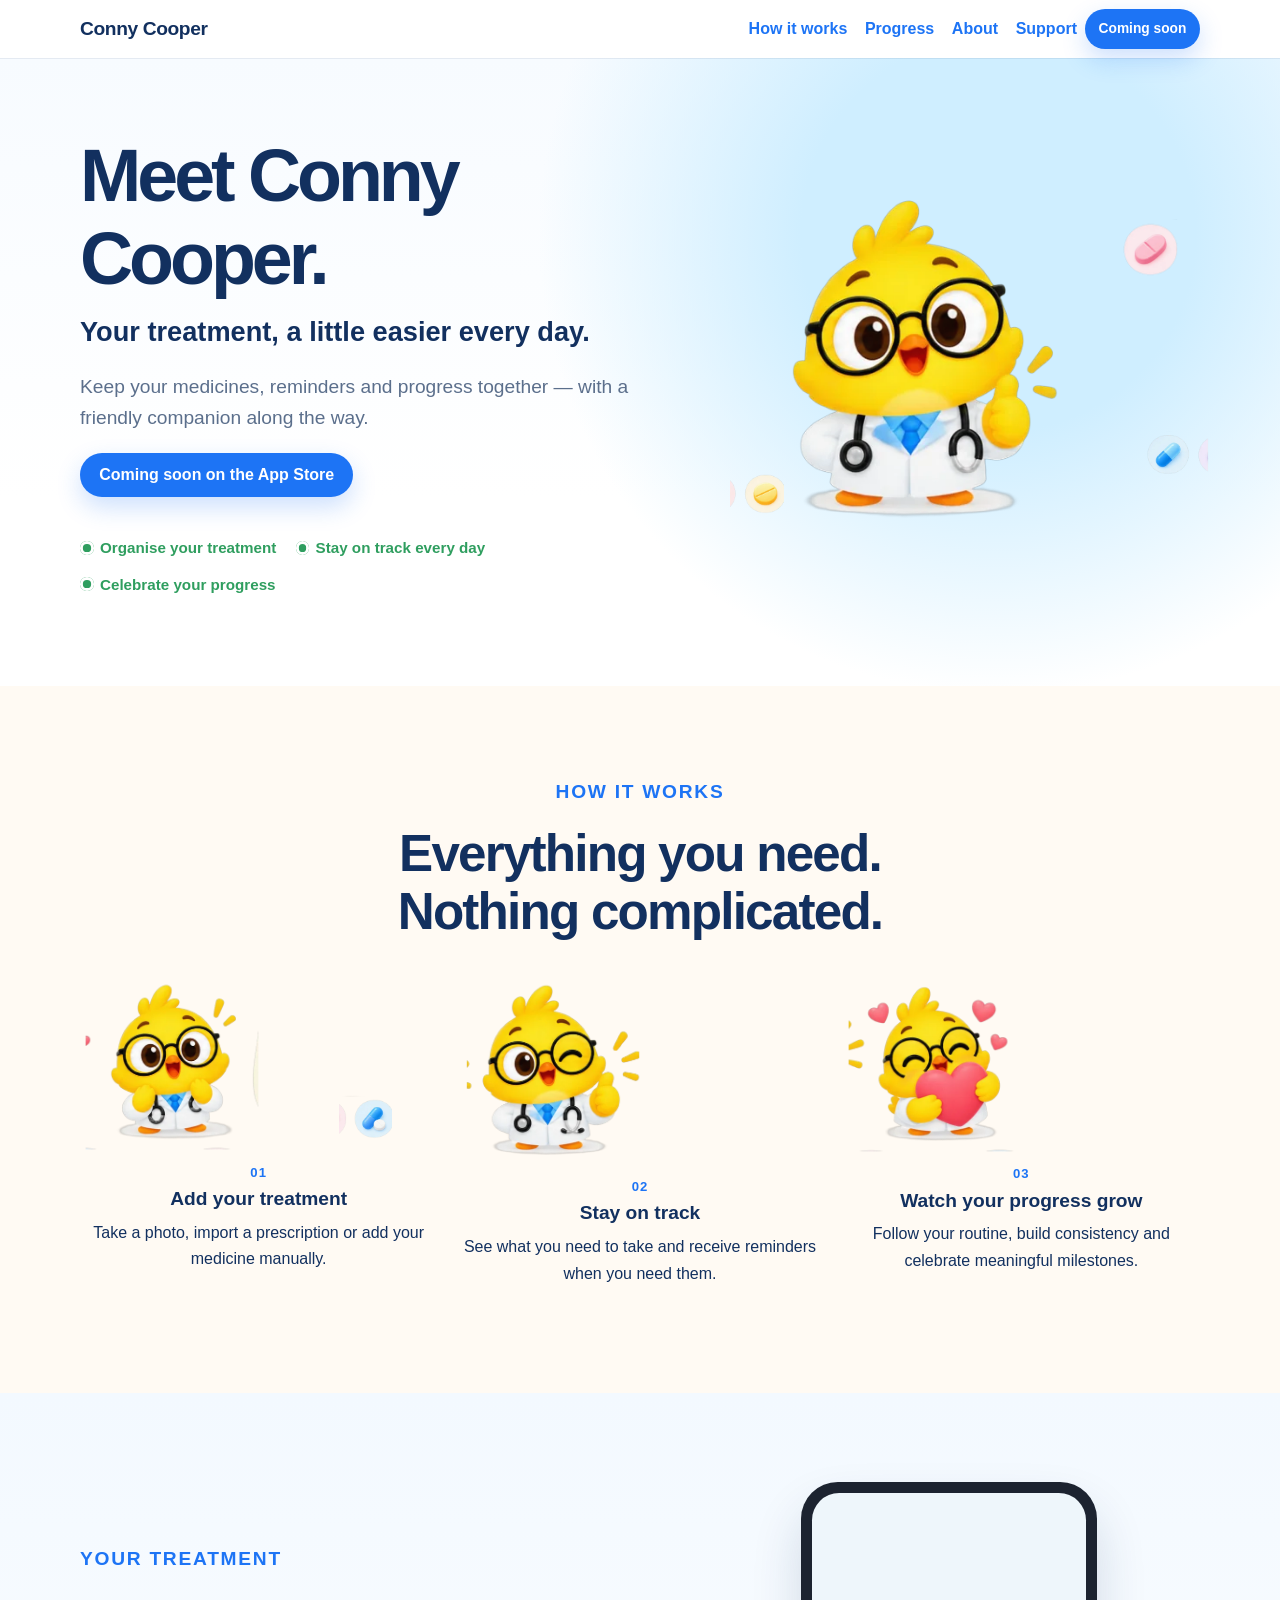
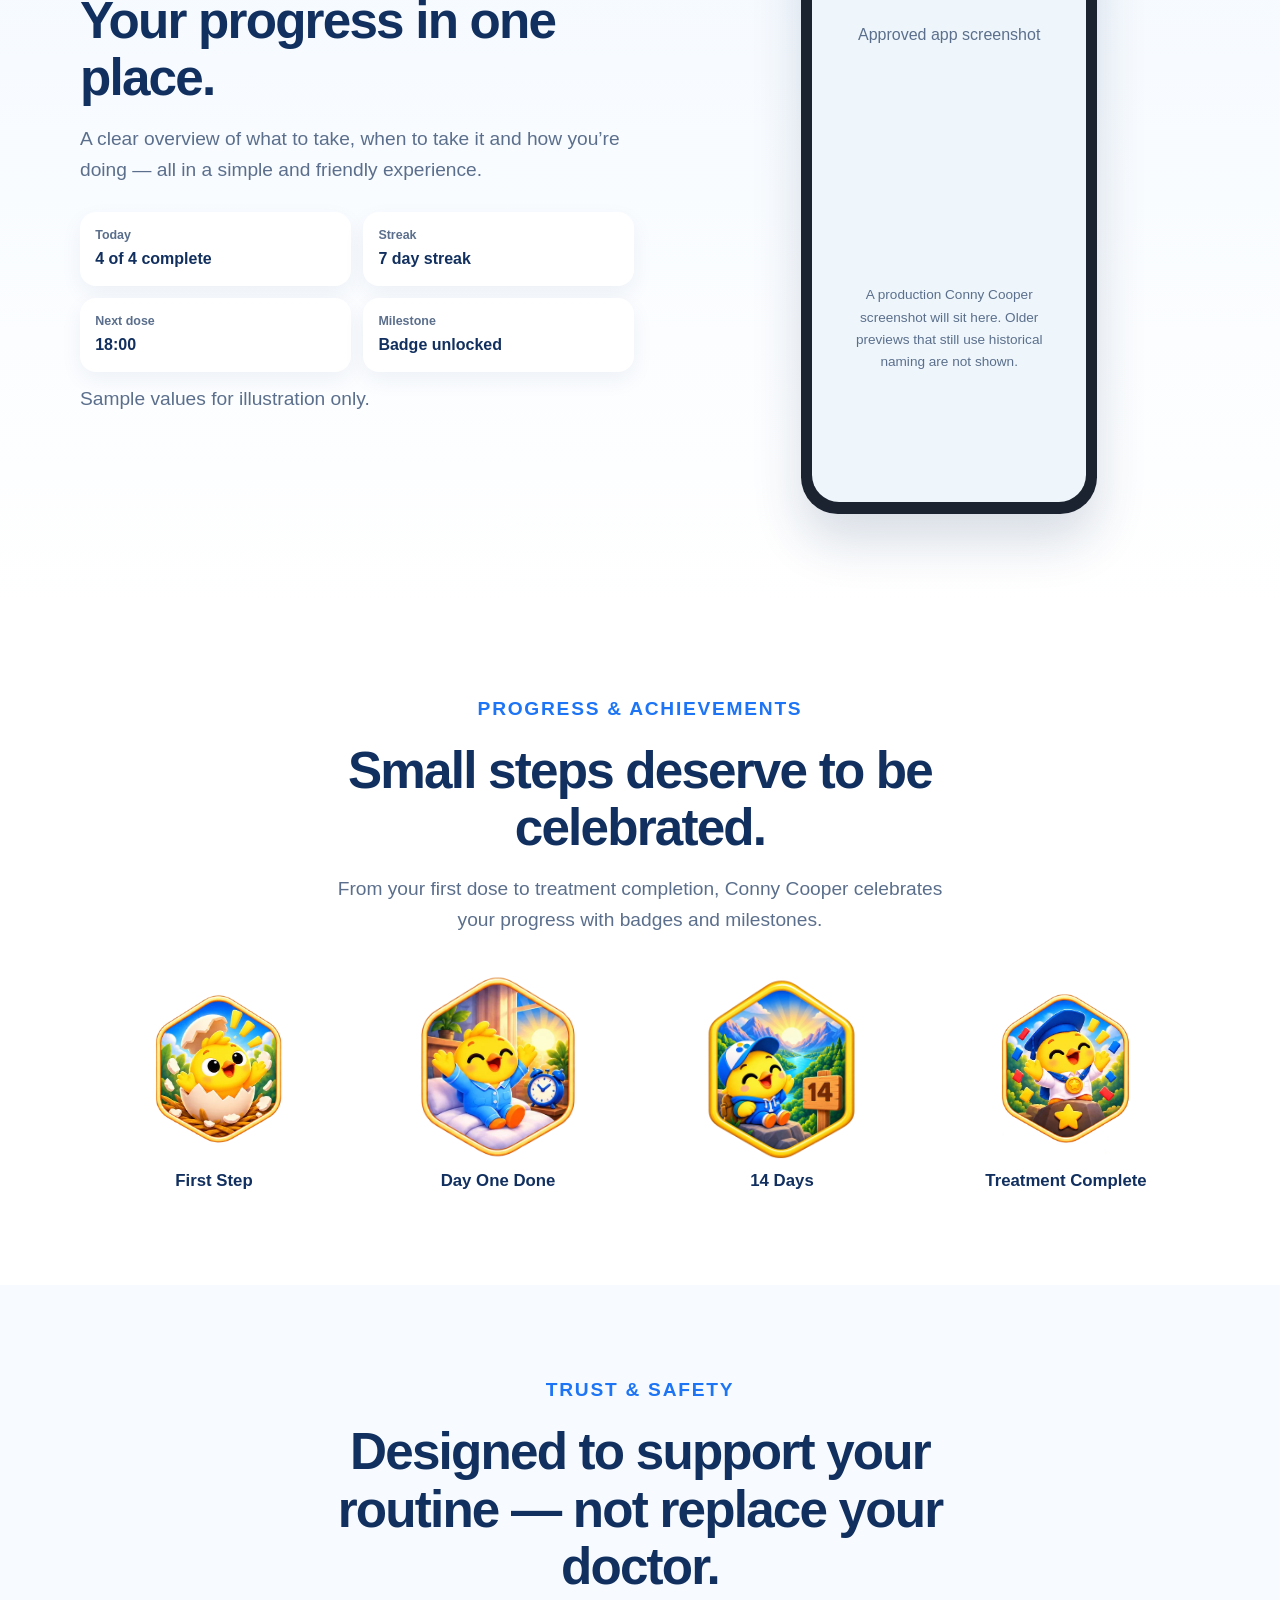
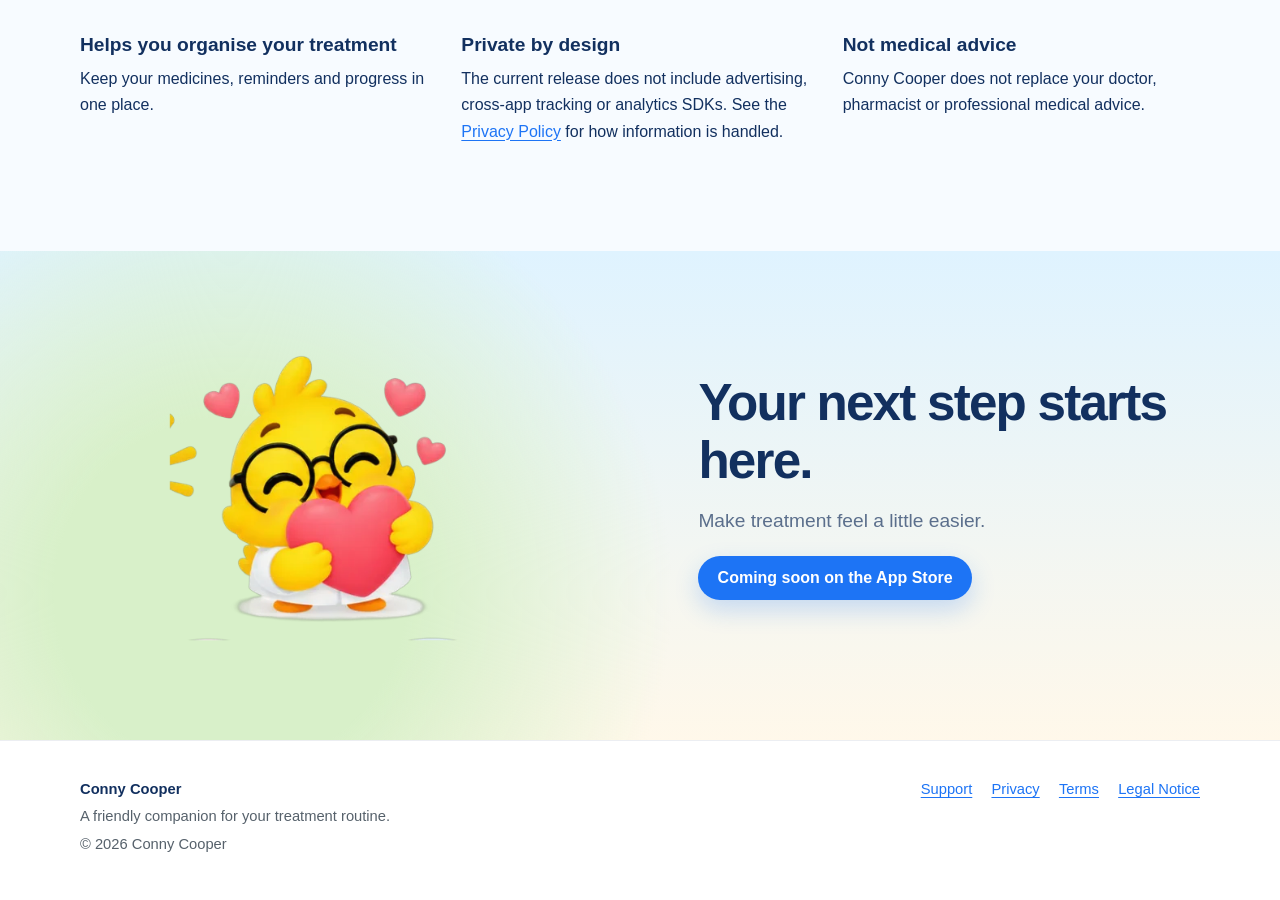
==== commit 8544bb93: "feat: refine homepage, Support and mobile header Ship the Phase 2 visual system: shared product styl" ====
--- a/index.html
+++ b/index.html
@@ -18,18 +18,20 @@
   >
   <meta property="og:url" content="https://connycooper.com/">
   <link rel="stylesheet" href="/assets/css/styles.css">
+  <link rel="stylesheet" href="/assets/css/product.css">
   <link rel="stylesheet" href="/assets/css/home.css">
+  <script src="/assets/js/motion.js" defer></script>
 </head>
 
-<body class="home">
+<body class="home product">
   <a class="skip-link" href="#main-content">Skip to main content</a>
 
-  <header class="site-header home-header">
-    <div class="container home-header__inner">
+  <header class="product-header">
+    <div class="container product-header__bar">
       <a class="brand" href="/" aria-current="page">Conny Cooper</a>
 
-      <nav class="home-nav" aria-label="Primary navigation">
-        <ul class="home-nav__links">
+      <nav class="product-nav product-nav--desktop" aria-label="Primary navigation">
+        <ul class="product-nav__links">
           <li><a href="#how-it-works">How it works</a></li>
           <li><a href="#progress">Progress</a></li>
           <li><a href="#about">About</a></li>
@@ -37,6 +39,18 @@
         </ul>
       </nav>
 
+      <details class="product-menu">
+        <summary aria-label="Open menu">Menu</summary>
+        <nav aria-label="Primary navigation">
+          <ul class="product-nav__links">
+            <li><a href="#how-it-works">How it works</a></li>
+            <li><a href="#progress">Progress</a></li>
+            <li><a href="#about">About</a></li>
+            <li><a href="/support/">Support</a></li>
+          </ul>
+        </nav>
+      </details>
+
       <span class="cta cta--header" aria-label="Coming soon to the App Store">Coming soon</span>
     </div>
   </header>
@@ -45,21 +59,21 @@
     <section class="home-hero" id="about" aria-labelledby="hero-title">
       <div class="container home-hero__grid">
         <div class="home-hero__copy">
-          <h1 id="hero-title">Meet Conny Cooper.</h1>
-          <p class="home-hero__sub">Your treatment, a little easier every day.</p>
-          <p class="home-hero__lead">
+          <h1 id="hero-title" data-reveal>Meet Conny Cooper.</h1>
+          <p class="home-hero__sub" data-reveal data-reveal-delay="90">Your treatment, a little easier every day.</p>
+          <p class="home-hero__lead" data-reveal data-reveal-delay="160">
             Keep your medicines, reminders and progress together —
             with a friendly companion along the way.
           </p>
-          <p class="cta cta--hero" role="status">Coming soon on the App Store</p>
-          <ul class="home-hero__points">
+          <p class="cta cta--hero" role="status" data-reveal data-reveal-delay="240">Coming soon on the App Store</p>
+          <ul class="home-hero__points" data-reveal data-reveal-delay="320">
             <li>Organise your treatment</li>
             <li>Stay on track every day</li>
             <li>Celebrate your progress</li>
           </ul>
         </div>
 
-        <div class="home-hero__art">
+        <div class="home-hero__art" data-reveal="image" data-reveal-delay="120">
           <picture>
             <source type="image/webp" srcset="/assets/character/cooper_thumbs_up.webp">
             <img
@@ -88,13 +102,13 @@
     <section class="home-section home-how" id="how-it-works" aria-labelledby="how-title">
       <span id="how-it-helps" tabindex="-1"></span>
       <div class="container">
-        <header class="home-section__intro home-section__intro--center">
+        <header class="home-section__intro home-section__intro--center" data-reveal>
           <p class="eyebrow">How it works</p>
           <h2 id="how-title">Everything you need. Nothing complicated.</h2>
         </header>
 
         <ol class="home-steps">
-          <li class="home-step">
+          <li class="home-step" data-reveal data-reveal-delay="0">
             <div class="home-step__art">
               <picture>
                 <source type="image/webp" srcset="/assets/character/cooper_attention_reminder.webp">
@@ -115,7 +129,7 @@
             <h3>Add your treatment</h3>
             <p>Take a photo, import a prescription or add your medicine manually.</p>
           </li>
-          <li class="home-step">
+          <li class="home-step" data-reveal data-reveal-delay="100">
             <div class="home-step__art">
               <picture>
                 <source type="image/webp" srcset="/assets/character/cooper_wink_thumbs_up.webp">
@@ -132,7 +146,7 @@
             <h3>Stay on track</h3>
             <p>See what you need to take and receive reminders when you need them.</p>
           </li>
-          <li class="home-step">
+          <li class="home-step" data-reveal data-reveal-delay="200">
             <div class="home-step__art">
               <picture>
                 <source type="image/webp" srcset="/assets/character/cooper_heart_positive.webp">
@@ -155,7 +169,7 @@
 
     <section class="home-section home-app" aria-labelledby="app-title">
       <div class="container home-app__grid">
-        <header class="home-section__intro">
+        <header class="home-section__intro" data-reveal="left">
           <p class="eyebrow">Your treatment</p>
           <h2 id="app-title">Your progress in one place.</h2>
           <p>
@@ -183,7 +197,7 @@
           <p class="example-note">Sample values for illustration only.</p>
         </header>
 
-        <figure class="phone-slot">
+        <figure class="phone-slot" data-reveal="right">
           <div class="phone-slot__screen">
             <p>Approved app screenshot</p>
             <p class="phone-slot__note">
@@ -197,7 +211,7 @@
 
     <section class="home-section home-progress" id="progress" aria-labelledby="progress-title">
       <div class="container">
-        <header class="home-section__intro home-section__intro--center">
+        <header class="home-section__intro home-section__intro--center" data-reveal>
           <p class="eyebrow">Progress &amp; achievements</p>
           <h2 id="progress-title">Small steps deserve to be celebrated.</h2>
           <p>
@@ -207,7 +221,7 @@
         </header>
 
         <ul class="badge-grid">
-          <li>
+          <li data-reveal data-reveal-delay="0">
             <figure>
               <picture>
                 <source type="image/webp" srcset="/assets/badges/achievement_first_dose.webp">
@@ -223,7 +237,7 @@
               <figcaption>First Step</figcaption>
             </figure>
           </li>
-          <li>
+          <li data-reveal data-reveal-delay="90">
             <figure>
               <picture>
                 <source type="image/webp" srcset="/assets/badges/achievement_first_day.webp">
@@ -239,7 +253,7 @@
               <figcaption>Day One Done</figcaption>
             </figure>
           </li>
-          <li>
+          <li data-reveal data-reveal-delay="180">
             <figure>
               <picture>
                 <source type="image/webp" srcset="/assets/badges/achievement_streak_14.webp">
@@ -255,7 +269,7 @@
               <figcaption>14 Days</figcaption>
             </figure>
           </li>
-          <li>
+          <li data-reveal data-reveal-delay="270">
             <figure>
               <picture>
                 <source type="image/webp" srcset="/assets/badges/achievement_first_treatment_complete.webp">
@@ -277,14 +291,14 @@
 
     <section class="home-section home-trust" aria-labelledby="trust-title">
       <div class="container">
-        <header class="home-section__intro home-section__intro--center">
+        <header class="home-section__intro home-section__intro--center" data-reveal>
           <p class="eyebrow">Trust &amp; safety</p>
           <h2 id="trust-title">
             Designed to support your routine — not replace your doctor.
           </h2>
         </header>
 
-        <ul class="trust-grid">
+        <ul class="trust-grid" data-reveal data-reveal-delay="90">
           <li>
             <h3>Helps you organise your treatment</h3>
             <p>
@@ -312,7 +326,7 @@
 
     <section class="home-section home-final" aria-labelledby="final-title">
       <div class="container home-final__grid">
-        <div class="home-final__art">
+        <div class="home-final__art" data-reveal="image">
           <picture>
             <source type="image/webp" srcset="/assets/character/cooper_heart_positive.webp">
             <img
@@ -325,7 +339,7 @@
             >
           </picture>
         </div>
-        <div>
+        <div data-reveal>
           <h2 id="final-title">Your next step starts here.</h2>
           <p>Make treatment feel a little easier.</p>
           <p class="cta cta--hero" role="status">Coming soon on the App Store</p>
@@ -334,7 +348,7 @@
     </section>
   </main>
 
-  <footer class="site-footer home-footer">
+  <footer class="site-footer product-footer">
     <div class="container footer-content">
       <div class="footer-meta">
         <div class="footer-brand">Conny Cooper</div>
--- a/assets/css/product.css
+++ b/assets/css/product.css
@@ -0,0 +1,420 @@
+.product {
+  --product-navy: #12305f;
+  --product-soft: #5b6f8c;
+  --product-blue: #1d74f5;
+  --product-cream: #fffaf3;
+  --product-sky: #e8f5ff;
+  --product-green: #2f9e5f;
+  --product-card: #ffffff;
+  --product-shadow: 0 10px 28px rgba(18, 48, 95, 0.08);
+  --product-radius: 1.15rem;
+  --reveal-distance: 1.1rem;
+  --reveal-ease: cubic-bezier(0.22, 1, 0.36, 1);
+  --reveal-text: 550ms;
+  --reveal-image: 650ms;
+  background: #ffffff;
+  color: var(--product-navy);
+}
+
+.product a {
+  color: var(--product-blue);
+}
+
+.product a:focus-visible,
+.product button:focus-visible,
+.product summary:focus-visible,
+.product .cta:focus-visible {
+  outline: 0.2rem solid var(--product-blue);
+  outline-offset: 0.25rem;
+}
+
+.product .brand {
+  color: var(--product-navy);
+}
+
+.product-header {
+  position: sticky;
+  top: 0;
+  z-index: 30;
+  background: #ffffff;
+  box-shadow: 0 1px 0 rgba(18, 48, 95, 0.08);
+}
+
+.product-header__bar {
+  position: relative;
+  display: flex;
+  align-items: center;
+  flex-wrap: nowrap;
+  gap: 0.5rem;
+  min-height: 3.65rem;
+  padding-block: 0.4rem;
+}
+
+.product-header .brand {
+  flex-shrink: 0;
+  margin-right: auto;
+}
+
+.product-nav--desktop {
+  display: none;
+}
+
+.product-nav__links {
+  display: flex;
+  flex-wrap: wrap;
+  gap: 0.35rem 1.1rem;
+  margin: 0;
+  padding: 0;
+  list-style: none;
+}
+
+.product-nav a {
+  display: inline-flex;
+  align-items: center;
+  min-height: 2.5rem;
+  color: var(--product-soft);
+  font-weight: 700;
+  text-decoration: none;
+}
+
+.product-nav a:hover,
+.product-nav a[aria-current="page"] {
+  color: var(--product-navy);
+  text-decoration: underline;
+}
+
+.product-menu {
+  position: static;
+}
+
+.product-menu summary {
+  display: inline-flex;
+  align-items: center;
+  justify-content: center;
+  min-width: 2.75rem;
+  min-height: 2.75rem;
+  padding: 0 0.7rem;
+  border-radius: 0.7rem;
+  background: var(--product-sky);
+  color: var(--product-navy);
+  font-weight: 800;
+  list-style: none;
+  cursor: pointer;
+}
+
+.product-menu summary::-webkit-details-marker {
+  display: none;
+}
+
+.product-menu nav {
+  position: absolute;
+  top: calc(100% - 0.15rem);
+  right: 0;
+  left: 0;
+  z-index: 40;
+  width: auto;
+  margin-top: 0;
+  padding: 0.55rem 0.85rem 0.85rem;
+  border-radius: var(--product-radius);
+  background: #fff;
+  box-shadow: var(--product-shadow);
+}
+
+.product-menu .product-nav__links {
+  flex-direction: column;
+}
+
+.cta,
+.product a.cta {
+  display: inline-flex;
+  align-items: center;
+  justify-content: center;
+  min-height: 2.75rem;
+  padding: 0.75rem 1.2rem;
+  border-radius: 999px;
+  background: var(--product-blue);
+  color: #ffffff;
+  font-weight: 800;
+  line-height: 1.2;
+  text-align: center;
+  text-decoration: none;
+  box-shadow: 0 10px 24px rgba(29, 116, 245, 0.22);
+}
+
+.cta:hover,
+.product a.cta:hover {
+  color: #ffffff;
+  text-decoration: none;
+  transform: translateY(-1px);
+}
+
+.cta--header {
+  flex: 0 0 auto;
+  min-height: 2.5rem;
+  padding: 0.45rem 0.85rem;
+  font-size: 0.86rem;
+}
+
+.product-footer {
+  background: #fff;
+  border-top-color: rgba(18, 48, 95, 0.08);
+}
+
+.product-footer .footer-brand {
+  color: var(--product-navy);
+}
+
+@media (min-width: 48rem) {
+  .product-menu {
+    display: none;
+  }
+
+  .product-nav--desktop {
+    display: block;
+  }
+}
+
+html {
+  scroll-padding-top: 4.75rem;
+}
+
+.js [data-reveal].reveal-pending {
+  opacity: 0;
+  transform: translateY(var(--reveal-distance));
+  transition:
+    opacity var(--reveal-text) var(--reveal-ease),
+    transform var(--reveal-text) var(--reveal-ease);
+}
+
+.js [data-reveal="left"].reveal-pending {
+  transform: translateX(calc(var(--reveal-distance) * -1));
+}
+
+.js [data-reveal="right"].reveal-pending {
+  transform: translateX(var(--reveal-distance));
+}
+
+.js [data-reveal="image"].reveal-pending {
+  transform: translateY(1.25rem) scale(0.98);
+  transition-duration: var(--reveal-image);
+}
+
+.js [data-reveal].is-in {
+  opacity: 1;
+  transform: none;
+}
+
+@media (max-width: 47.99rem) {
+  .js [data-reveal="left"].reveal-pending,
+  .js [data-reveal="right"].reveal-pending {
+    transform: translateY(var(--reveal-distance));
+  }
+}
+
+@media (prefers-reduced-motion: reduce) {
+  html {
+    scroll-behavior: auto;
+  }
+
+  .js [data-reveal].reveal-pending,
+  .js [data-reveal].is-in {
+    opacity: 1;
+    transform: none;
+    transition: none;
+  }
+
+  .cta:hover,
+  .support-topic:hover {
+    transform: none;
+  }
+}
+
+.support-hero {
+  overflow: hidden;
+  padding: clamp(2.2rem, 6vw, 4.5rem) 0 clamp(2.4rem, 6vw, 4rem);
+  background:
+    radial-gradient(circle at 82% 20%, #cfeeff 0 18%, transparent 42%),
+    linear-gradient(180deg, #f7fbff, #ffffff);
+}
+
+.support-hero__grid {
+  display: grid;
+  grid-template-columns: minmax(0, 1.2fr) minmax(10rem, 0.55fr);
+  align-items: center;
+  gap: 1.5rem;
+}
+
+.support-hero .eyebrow {
+  color: var(--product-blue);
+}
+
+.support-hero h1 {
+  max-width: 14ch;
+  margin-bottom: 0.8rem;
+  color: var(--product-navy);
+  font-size: clamp(2.1rem, 6vw, 4rem);
+}
+
+.support-hero p {
+  max-width: 34rem;
+  color: var(--product-soft);
+}
+
+.support-hero__art img {
+  width: min(100%, 13rem);
+  height: auto;
+  margin-inline: auto;
+}
+
+.support-section {
+  padding: clamp(2.4rem, 6vw, 4.5rem) 0;
+}
+
+.support-section h2 {
+  color: var(--product-navy);
+  font-size: clamp(1.7rem, 4vw, 2.6rem);
+}
+
+.support-section__intro {
+  max-width: 38rem;
+  margin-bottom: 1.8rem;
+}
+
+.support-section__intro p {
+  color: var(--product-soft);
+}
+
+.support-topics {
+  display: grid;
+  grid-template-columns: 1fr;
+  gap: 1rem;
+  margin: 0;
+  padding: 0;
+  list-style: none;
+}
+
+.support-topic {
+  padding: 1.2rem 1.15rem;
+  border-radius: var(--product-radius);
+  background: var(--product-card);
+  box-shadow: var(--product-shadow);
+  transition: transform 180ms var(--reveal-ease);
+}
+
+.support-topic:hover {
+  transform: translateY(-2px);
+}
+
+.support-topic h3 {
+  margin-bottom: 0.45rem;
+  font-size: 1.05rem;
+}
+
+.support-topic p {
+  margin: 0;
+  color: var(--product-soft);
+  font-size: 0.95rem;
+}
+
+.support-account {
+  background: var(--product-cream);
+}
+
+.support-account details {
+  margin-bottom: 0.8rem;
+  padding: 0.35rem 1rem 1rem;
+  border-radius: var(--product-radius);
+  background: #fff;
+  box-shadow: var(--product-shadow);
+}
+
+.support-account summary {
+  display: flex;
+  align-items: center;
+  min-height: 3rem;
+  cursor: pointer;
+  font-weight: 800;
+  list-style: none;
+}
+
+.support-account summary::-webkit-details-marker {
+  display: none;
+}
+
+.support-account summary::after {
+  margin-left: auto;
+  color: var(--product-blue);
+  content: "+";
+}
+
+.support-account details[open] summary::after {
+  content: "–";
+}
+
+.support-contact {
+  background: var(--product-sky);
+}
+
+.support-contact .cta {
+  margin-top: 0.4rem;
+}
+
+.support-note,
+.support-safety p {
+  max-width: 42rem;
+  color: var(--product-soft);
+}
+
+.support-safety {
+  max-width: 42rem;
+  padding: 1.3rem 1.4rem;
+  border-left: 0.35rem solid var(--product-navy);
+  border-radius: 0.9rem;
+  background: #fff;
+  box-shadow: var(--product-shadow);
+}
+
+.support-safety h2 {
+  margin-bottom: 0.7rem;
+}
+
+@media (min-width: 40rem) {
+  .support-topics {
+    grid-template-columns: 1fr 1fr;
+  }
+}
+
+@media (min-width: 64rem) {
+  .support-topics {
+    grid-template-columns: repeat(3, minmax(0, 1fr));
+  }
+}
+
+@media (max-width: 22.4375rem) {
+  .product-header .cta.cta--header {
+    display: none;
+  }
+}
+
+@media (max-width: 47.99rem) {
+  .cta--header {
+    font-size: 0.78rem;
+    padding: 0.4rem 0.7rem;
+  }
+
+  .support-hero__grid {
+    grid-template-columns: 1fr;
+  }
+
+  .support-hero h1 {
+    max-width: none;
+  }
+
+  .support-hero__art {
+    order: -1;
+  }
+
+  .support-hero__art img {
+    width: min(100%, 9.5rem);
+  }
+}
--- a/assets/css/home.css
+++ b/assets/css/home.css
@@ -33,72 +33,10 @@
   color: var(--home-blue);
 }
 
-.home-header {
-  position: sticky;
-  top: 0;
-  z-index: 20;
-  padding: 0.85rem 0;
-  background: #ffffff;
-  box-shadow: 0 1px 0 rgba(18, 48, 95, 0.06);
-}
-
-.home-header__inner {
-  display: flex;
-  align-items: center;
-  justify-content: space-between;
-  gap: 1rem 1.5rem;
-  flex-wrap: wrap;
-}
-
-.home-nav__links {
-  display: flex;
-  flex-wrap: wrap;
-  gap: 0.55rem 1.15rem;
-  margin: 0;
-  padding: 0;
-  list-style: none;
-}
-
-.home-nav a {
-  color: var(--home-soft);
-  font-weight: 700;
-  text-decoration: none;
-}
-
-.home-nav a:hover {
-  color: var(--home-navy);
-  text-decoration: underline;
-}
-
-.cta {
-  display: inline-flex;
-  align-items: center;
-  justify-content: center;
-  min-height: 2.75rem;
-  padding: 0.75rem 1.2rem;
-  border-radius: 999px;
-  background: var(--home-blue);
-  color: #fff;
-  font-weight: 800;
-  line-height: 1.2;
-  text-align: center;
-  box-shadow: 0 10px 24px rgba(29, 116, 245, 0.22);
-}
-
-.cta--header {
-  min-height: 2.5rem;
-  padding: 0.45rem 0.95rem;
-  font-size: 0.92rem;
-}
-
-.cta:hover {
-  transform: translateY(-1px);
-}
-
 .home-hero,
 .home-section,
 .home-final {
-  scroll-margin-top: 5.5rem;
+  scroll-margin-top: 4.75rem;
 }
 
 .home-hero {
@@ -121,7 +59,7 @@
 .home-hero h1 {
   max-width: 12ch;
   margin-bottom: 0.6rem;
-  font-size: clamp(2.6rem, 6.4vw, 4.6rem);
+  font-size: clamp(2.05rem, 8vw, 4.6rem);
 }
 
 .home-hero__sub {
@@ -133,9 +71,13 @@
 
 .home-hero__lead,
 .home-section__intro p,
-.home-final p {
+.home-final p:not(.cta) {
   color: var(--home-soft);
   font-size: clamp(1.02rem, 1.8vw, 1.2rem);
+}
+
+.home .cta {
+  color: #ffffff;
 }
 
 .home-hero__points {
@@ -176,7 +118,7 @@
 .home-hero__art img,
 .home-final__art img,
 .home-step__art img {
-  width: min(100%, 22rem);
+  width: min(100%, 20rem);
   height: auto;
 }
 
@@ -240,7 +182,11 @@
 }
 
 .home-step__art {
-  min-height: 11rem;
+  min-height: 0;
+}
+
+.home-step__art > picture:first-child img {
+  width: min(100%, 11.5rem);
 }
 
 .home-step__med {
@@ -291,7 +237,7 @@
 }
 
 .phone-slot {
-  width: min(100%, 20rem);
+  width: min(100%, 18.5rem);
   margin: 0 auto;
   aspect-ratio: 9 / 19.2;
   padding: 0.7rem;
@@ -348,7 +294,8 @@
 }
 
 .badge-grid figcaption {
-  margin-top: 0.7rem;
+  margin-top: 0.55rem;
+  font-size: clamp(0.9rem, 2.4vw, 1.05rem);
   font-weight: 800;
 }
 
@@ -390,10 +337,9 @@
     grid-template-columns: 1fr;
   }
 
-  .home-hero,
-  .home-section,
-  .home-final {
-    scroll-margin-top: 9rem;
+  .home-hero__grid {
+    justify-items: center;
+    text-align: left;
   }
 
   .home-hero h1,
@@ -401,12 +347,38 @@
     max-width: none;
   }
 
+  .home-hero {
+    padding: 1.6rem 0 2.2rem;
+  }
+
   .home-hero__art img {
-    width: min(100%, 16rem);
+    width: min(100%, 12.5rem);
+  }
+
+  .home-step {
+    max-width: 26rem;
+    margin-inline: auto;
+  }
+
+  .home-section__intro {
+    margin-bottom: 1.5rem;
+  }
+
+  .home-section {
+    padding: clamp(2.4rem, 8vw, 4.5rem) 0;
   }
 
   .badge-grid {
     grid-template-columns: repeat(2, minmax(0, 1fr));
+    gap: 0.85rem;
+  }
+
+  .badge-grid img {
+    width: min(100%, 8.5rem);
+  }
+
+  .home-final {
+    padding: clamp(2.2rem, 7vw, 3.5rem) 0;
   }
 
   .home-final__grid {
@@ -414,33 +386,26 @@
   }
 
   .home-final__art img {
-    width: min(100%, 14rem);
+    width: min(100%, 10.5rem);
+  }
+
+  .float-med,
+  .home-step__med {
+    display: none;
+  }
+
+  .example-pills li:nth-child(n + 3) {
+    display: none;
   }
 }
 
 @media (max-width: 27.5rem) {
-  .home-header__inner {
-    align-items: flex-start;
-  }
-
-  .home-nav {
-    flex: 1 1 100%;
-  }
-
-  .home-nav__links {
-    width: 100%;
-  }
-
-  .cta--header {
-    width: 100%;
-  }
-
   .example-pills {
     grid-template-columns: 1fr;
   }
 
-  .float-med {
-    width: 3.1rem;
+  .phone-slot {
+    width: min(100%, 15.5rem);
   }
 }
 
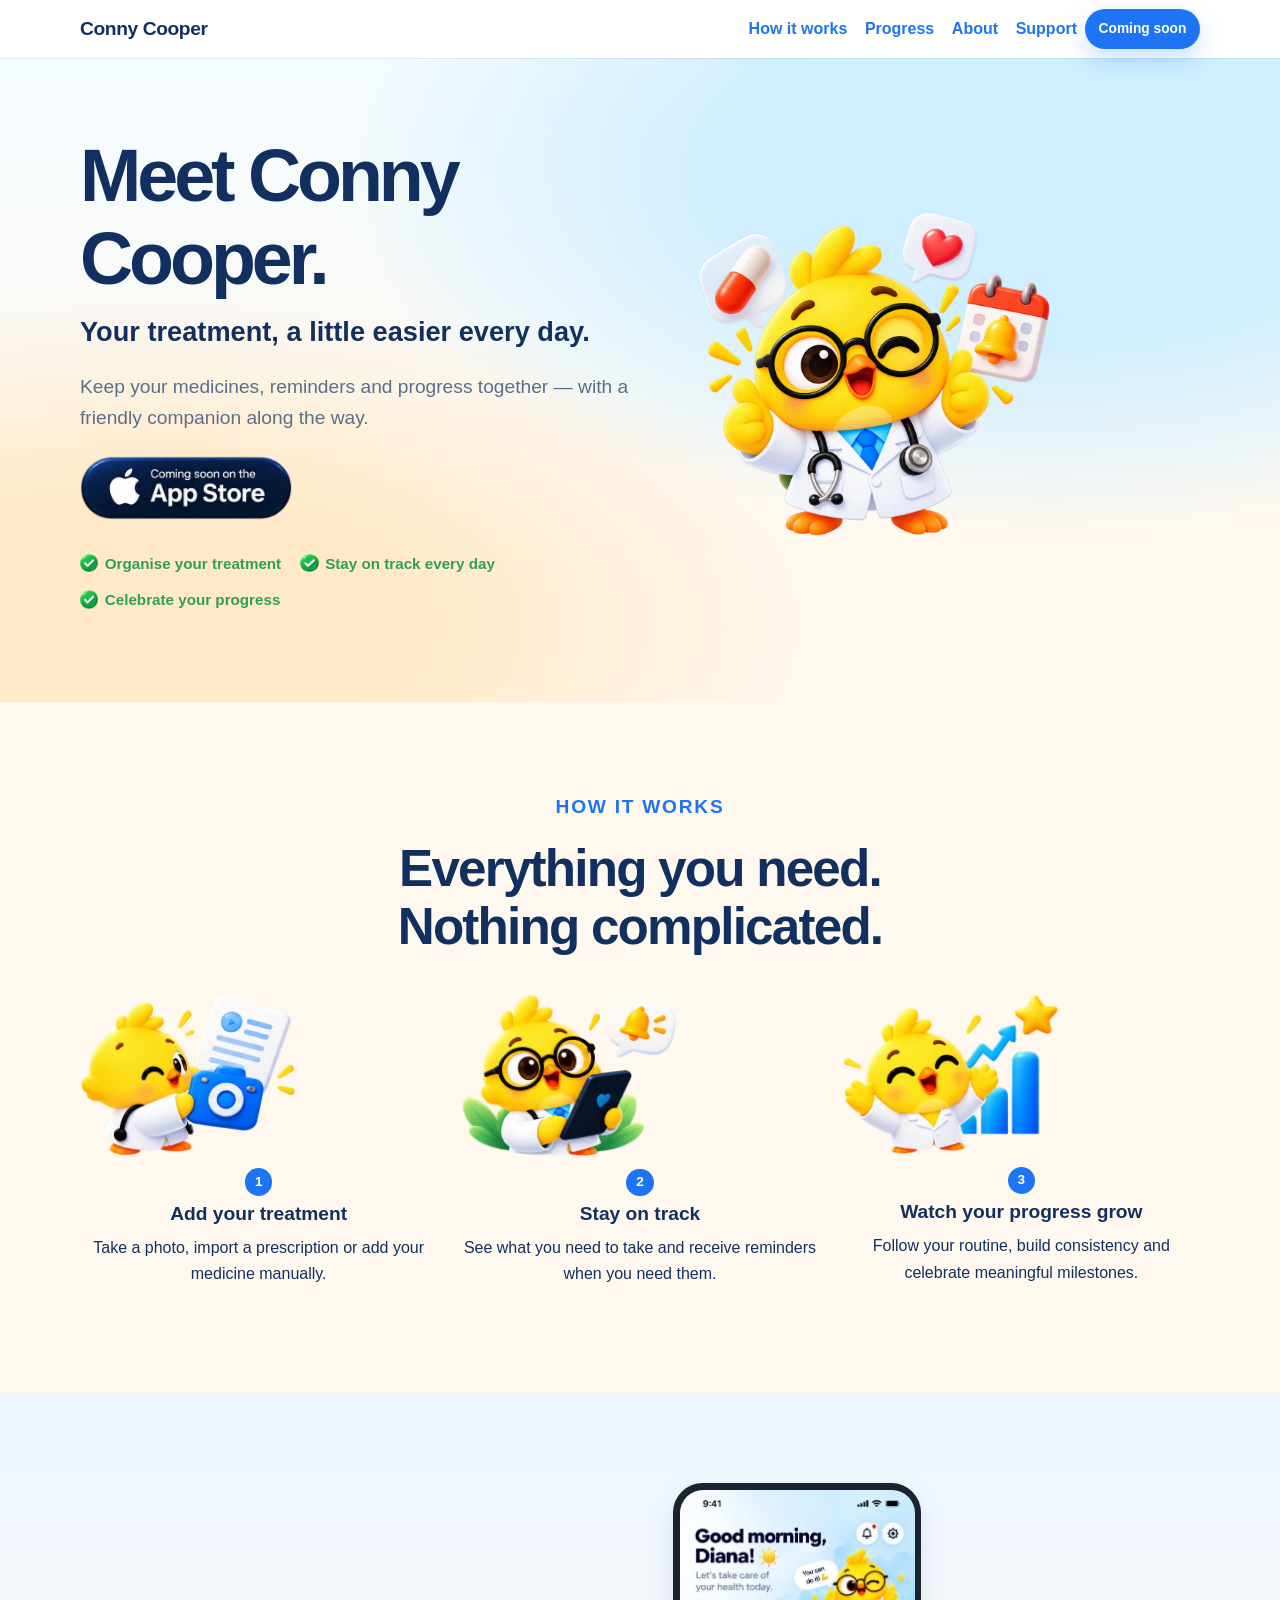
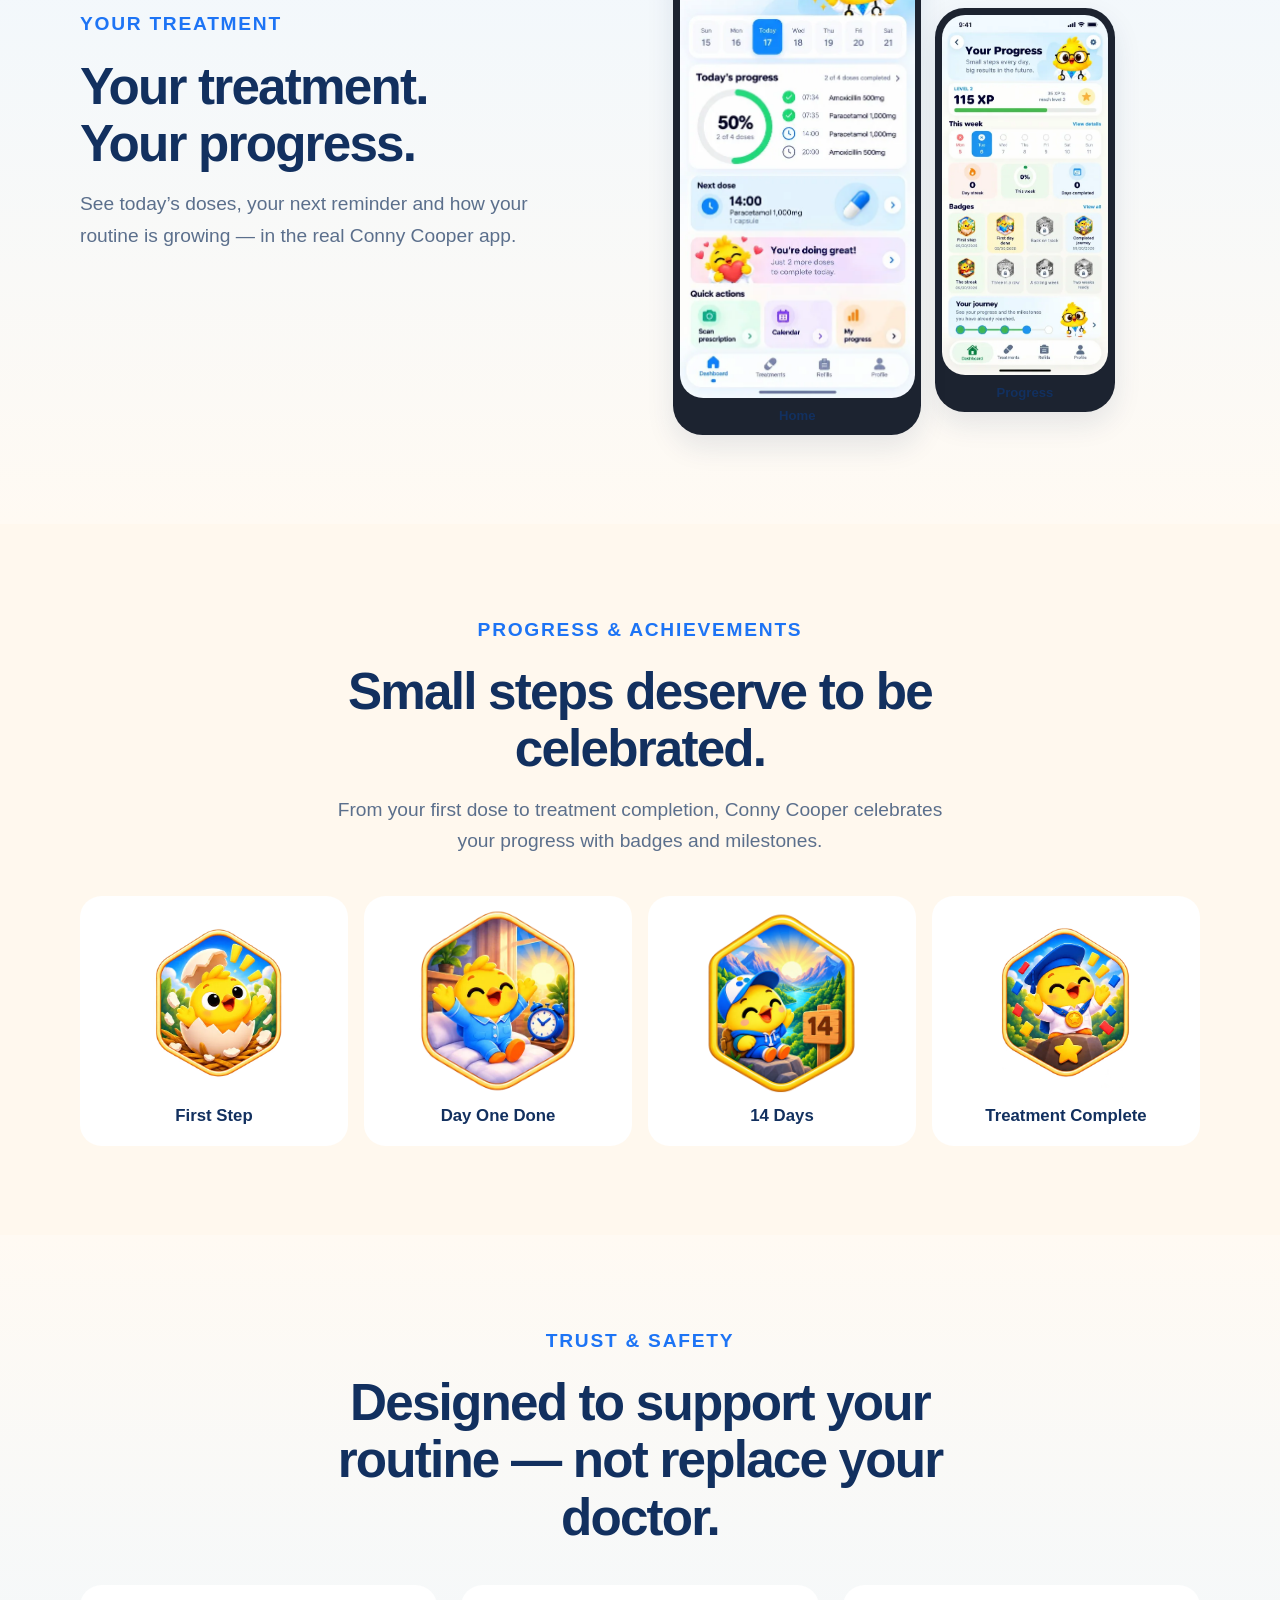
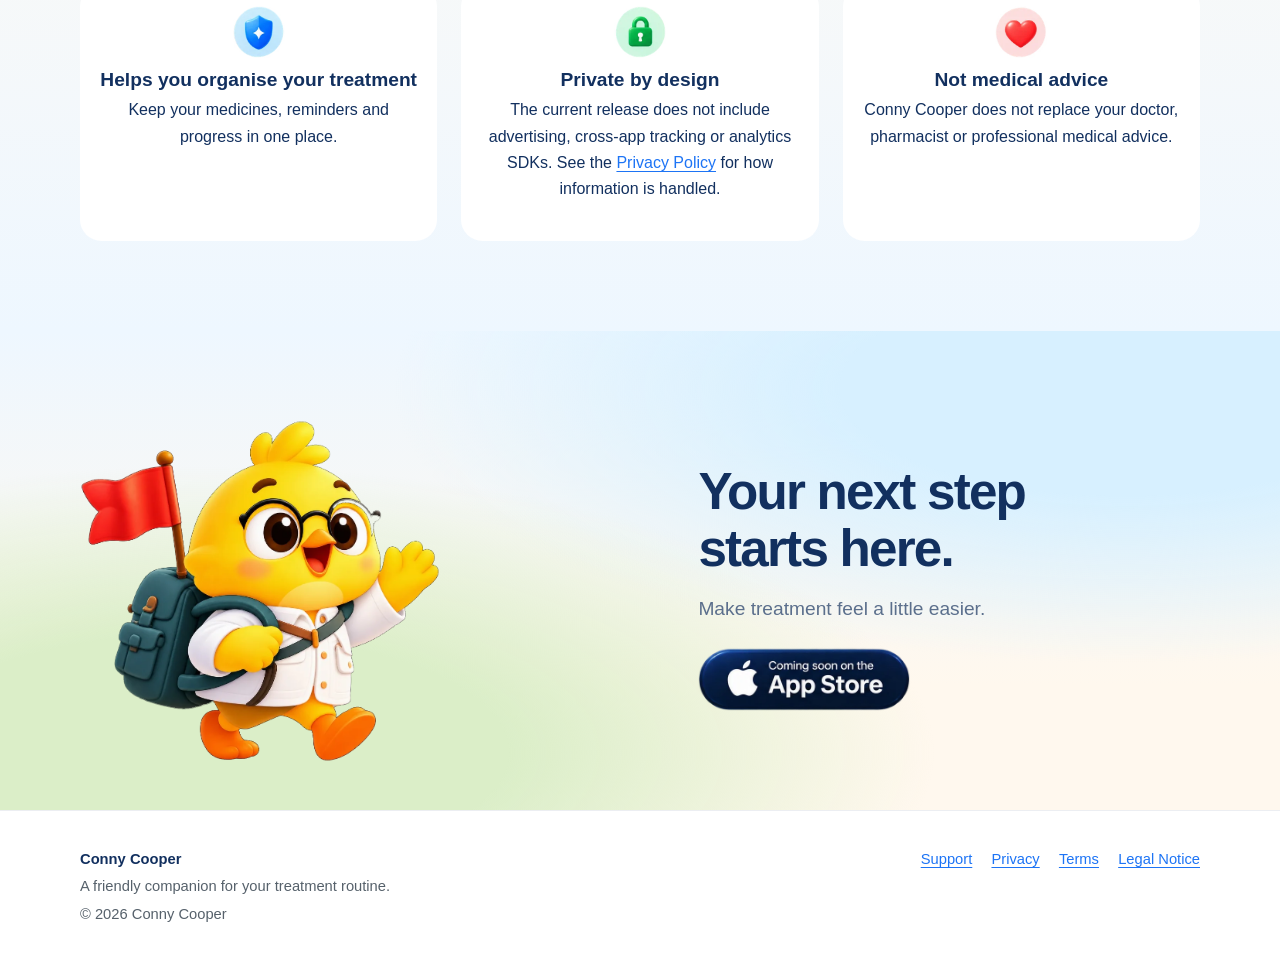
==== commit b42ade9f: "Add authentic app showcase and Cooper website artwork Co-authored-by: Cursor <cursoragent@cursor.com" ====
--- a/index.html
+++ b/index.html
@@ -55,7 +55,7 @@
     </div>
   </header>
 
-  <main id="main-content">
+  <main id="main-content" tabindex="-1">
     <section class="home-hero" id="about" aria-labelledby="hero-title">
       <div class="container home-hero__grid">
         <div class="home-hero__copy">
@@ -65,35 +65,43 @@
             Keep your medicines, reminders and progress together —
             with a friendly companion along the way.
           </p>
-          <p class="cta cta--hero" role="status" data-reveal data-reveal-delay="240">Coming soon on the App Store</p>
+          <p class="store-badge" role="status" data-reveal data-reveal-delay="240">
+            <picture>
+              <source type="image/webp" srcset="/assets/ui/coming-soon-app-store.webp">
+              <img
+                src="/assets/ui/coming-soon-app-store.png"
+                width="480"
+                height="146"
+                alt="Coming soon on the App Store"
+              >
+            </picture>
+          </p>
           <ul class="home-hero__points" data-reveal data-reveal-delay="320">
-            <li>Organise your treatment</li>
-            <li>Stay on track every day</li>
-            <li>Celebrate your progress</li>
+            <li>
+              <img src="/assets/icons/icon-check.webp" width="183" height="184" alt="" aria-hidden="true">
+              Organise your treatment
+            </li>
+            <li>
+              <img src="/assets/icons/icon-check.webp" width="183" height="184" alt="" aria-hidden="true">
+              Stay on track every day
+            </li>
+            <li>
+              <img src="/assets/icons/icon-check.webp" width="183" height="184" alt="" aria-hidden="true">
+              Celebrate your progress
+            </li>
           </ul>
         </div>
 
         <div class="home-hero__art" data-reveal="image" data-reveal-delay="120">
           <picture>
-            <source type="image/webp" srcset="/assets/character/cooper_thumbs_up.webp">
+            <source type="image/webp" srcset="/assets/character/cooper_hero_wave.webp">
             <img
-              src="/assets/character/cooper_thumbs_up.png"
-              width="368"
-              height="410"
-              alt="Dr. Cooper, a yellow chick in a white coat, glasses and stethoscope, giving a thumbs up."
+              src="/assets/character/cooper_hero_wave.png"
+              width="960"
+              height="884"
+              alt="Dr. Cooper, a yellow chick in a white coat, glasses and stethoscope, waving beside reminder icons."
+              fetchpriority="high"
             >
-          </picture>
-          <picture class="float-med float-med--pink">
-            <source type="image/webp" srcset="/assets/medicines/medicine_pink_tablet.webp">
-            <img src="/assets/medicines/medicine_pink_tablet.png" width="284" height="276" alt="" aria-hidden="true">
-          </picture>
-          <picture class="float-med float-med--blue">
-            <source type="image/webp" srcset="/assets/medicines/medicine_blue_capsule.webp">
-            <img src="/assets/medicines/medicine_blue_capsule.png" width="363" height="276" alt="" aria-hidden="true">
-          </picture>
-          <picture class="float-med float-med--yellow">
-            <source type="image/webp" srcset="/assets/medicines/medicine_yellow_tablet.webp">
-            <img src="/assets/medicines/medicine_yellow_tablet.png" width="324" height="262" alt="" aria-hidden="true">
           </picture>
         </div>
       </div>
@@ -111,55 +119,51 @@
           <li class="home-step" data-reveal data-reveal-delay="0">
             <div class="home-step__art">
               <picture>
-                <source type="image/webp" srcset="/assets/character/cooper_attention_reminder.webp">
-                <img
-                  src="/assets/character/cooper_attention_reminder.png"
-                  width="394"
-                  height="379"
+                <source type="image/webp" srcset="/assets/character/cooper_step_add.webp">
+                <img
+                  src="/assets/character/cooper_step_add.png"
+                  width="443"
+                  height="334"
                   alt=""
                   aria-hidden="true"
                 >
               </picture>
-              <picture class="home-step__med">
-                <source type="image/webp" srcset="/assets/medicines/medicine_blue_capsule_tablet.webp">
-                <img src="/assets/medicines/medicine_blue_capsule_tablet.png" width="324" height="263" alt="" aria-hidden="true">
-              </picture>
             </div>
-            <p class="home-step__number">01</p>
+            <p class="home-step__number">1</p>
             <h3>Add your treatment</h3>
             <p>Take a photo, import a prescription or add your medicine manually.</p>
           </li>
           <li class="home-step" data-reveal data-reveal-delay="100">
             <div class="home-step__art">
               <picture>
-                <source type="image/webp" srcset="/assets/character/cooper_wink_thumbs_up.webp">
-                <img
-                  src="/assets/character/cooper_wink_thumbs_up.png"
-                  width="384"
-                  height="399"
+                <source type="image/webp" srcset="/assets/character/cooper_step_track.webp">
+                <img
+                  src="/assets/character/cooper_step_track.png"
+                  width="442"
+                  height="334"
                   alt=""
                   aria-hidden="true"
                 >
               </picture>
             </div>
-            <p class="home-step__number">02</p>
+            <p class="home-step__number">2</p>
             <h3>Stay on track</h3>
             <p>See what you need to take and receive reminders when you need them.</p>
           </li>
           <li class="home-step" data-reveal data-reveal-delay="200">
             <div class="home-step__art">
               <picture>
-                <source type="image/webp" srcset="/assets/character/cooper_heart_positive.webp">
-                <img
-                  src="/assets/character/cooper_heart_positive.png"
-                  width="394"
-                  height="382"
+                <source type="image/webp" srcset="/assets/character/cooper_step_grow.webp">
+                <img
+                  src="/assets/character/cooper_step_grow.png"
+                  width="466"
+                  height="348"
                   alt=""
                   aria-hidden="true"
                 >
               </picture>
             </div>
-            <p class="home-step__number">03</p>
+            <p class="home-step__number">3</p>
             <h3>Watch your progress grow</h3>
             <p>Follow your routine, build consistency and celebrate meaningful milestones.</p>
           </li>
@@ -171,41 +175,39 @@
       <div class="container home-app__grid">
         <header class="home-section__intro" data-reveal="left">
           <p class="eyebrow">Your treatment</p>
-          <h2 id="app-title">Your progress in one place.</h2>
+          <h2 id="app-title">Your treatment. Your progress.</h2>
           <p>
-            A clear overview of what to take, when to take it and how you’re doing —
-            all in a simple and friendly experience.
-          </p>
-          <ul class="example-pills" aria-label="Example progress highlights">
-            <li>
-              <span class="example-pills__label">Today</span>
-              <strong>4 of 4 complete</strong>
-            </li>
-            <li>
-              <span class="example-pills__label">Streak</span>
-              <strong>7 day streak</strong>
-            </li>
-            <li>
-              <span class="example-pills__label">Next dose</span>
-              <strong>18:00</strong>
-            </li>
-            <li>
-              <span class="example-pills__label">Milestone</span>
-              <strong>Badge unlocked</strong>
-            </li>
-          </ul>
-          <p class="example-note">Sample values for illustration only.</p>
+            See today’s doses, your next reminder and how your routine is growing —
+            in the real Conny Cooper app.
+          </p>
         </header>
 
-        <figure class="phone-slot" data-reveal="right">
-          <div class="phone-slot__screen">
-            <p>Approved app screenshot</p>
-            <p class="phone-slot__note">
-              A production Conny Cooper screenshot will sit here.
-              Older previews that still use historical naming are not shown.
-            </p>
-          </div>
-        </figure>
+        <div class="phone-stage">
+          <figure class="phone-frame phone-frame--primary" data-reveal="right">
+            <picture>
+              <source type="image/webp" srcset="/assets/screenshots/conny-cooper-home.webp">
+              <img
+                src="/assets/screenshots/conny-cooper-home.png"
+                width="473"
+                height="1024"
+                alt="Conny Cooper Home screen with today’s treatment progress, next scheduled dose and Dr. Cooper."
+              >
+            </picture>
+            <figcaption>Home</figcaption>
+          </figure>
+          <figure class="phone-frame phone-frame--secondary" data-reveal="image" data-reveal-delay="140">
+            <picture>
+              <source type="image/webp" srcset="/assets/screenshots/conny-cooper-progress.webp">
+              <img
+                src="/assets/screenshots/conny-cooper-progress.png"
+                width="473"
+                height="1024"
+                alt="Conny Cooper Progress screen with XP, weekly activity, badges and a journey timeline."
+              >
+            </picture>
+            <figcaption>Progress</figcaption>
+          </figure>
+        </div>
       </div>
     </section>
 
@@ -300,12 +302,14 @@
 
         <ul class="trust-grid" data-reveal data-reveal-delay="90">
           <li>
+            <img src="/assets/icons/icon-shield.webp" width="156" height="155" alt="" aria-hidden="true">
             <h3>Helps you organise your treatment</h3>
             <p>
               Keep your medicines, reminders and progress in one place.
             </p>
           </li>
           <li>
+            <img src="/assets/icons/icon-lock.webp" width="156" height="155" alt="" aria-hidden="true">
             <h3>Private by design</h3>
             <p>
               The current release does not include advertising, cross-app
@@ -314,6 +318,7 @@
             </p>
           </li>
           <li>
+            <img src="/assets/icons/icon-heart.webp" width="156" height="157" alt="" aria-hidden="true">
             <h3>Not medical advice</h3>
             <p>
               Conny Cooper does not replace your doctor, pharmacist or
@@ -328,21 +333,31 @@
       <div class="container home-final__grid">
         <div class="home-final__art" data-reveal="image">
           <picture>
-            <source type="image/webp" srcset="/assets/character/cooper_heart_positive.webp">
+            <source type="image/webp" srcset="/assets/character/cooper_explorer.webp">
             <img
-              src="/assets/character/cooper_heart_positive.png"
-              width="394"
-              height="382"
-              alt="Dr. Cooper holding a heart."
+              src="/assets/character/cooper_explorer.png"
+              width="931"
+              height="883"
+              alt="Dr. Cooper waving while walking with a backpack and a red flag."
               loading="lazy"
               decoding="async"
             >
           </picture>
         </div>
-        <div data-reveal>
+        <div class="home-final__copy" data-reveal>
           <h2 id="final-title">Your next step starts here.</h2>
           <p>Make treatment feel a little easier.</p>
-          <p class="cta cta--hero" role="status">Coming soon on the App Store</p>
+          <p class="store-badge" role="status">
+            <picture>
+              <source type="image/webp" srcset="/assets/ui/coming-soon-app-store.webp">
+              <img
+                src="/assets/ui/coming-soon-app-store.png"
+                width="480"
+                height="146"
+                alt="Coming soon on the App Store"
+              >
+            </picture>
+          </p>
         </div>
       </div>
     </section>
--- a/assets/css/product.css
+++ b/assets/css/product.css
@@ -390,24 +390,24 @@
   }
 }
 
-@media (max-width: 22.4375rem) {
+@media (max-width: 47.99rem) {
   .product-header .cta.cta--header {
     display: none;
   }
-}
-
-@media (max-width: 47.99rem) {
-  .cta--header {
-    font-size: 0.78rem;
-    padding: 0.4rem 0.7rem;
+
+  .support-hero {
+    padding: 1.35rem 0 1.6rem;
   }
 
   .support-hero__grid {
     grid-template-columns: 1fr;
+    gap: 0.85rem;
   }
 
   .support-hero h1 {
     max-width: none;
+    margin-bottom: 0.55rem;
+    font-size: clamp(1.9rem, 8vw, 2.5rem);
   }
 
   .support-hero__art {
@@ -415,6 +415,31 @@
   }
 
   .support-hero__art img {
-    width: min(100%, 9.5rem);
-  }
-}
+    width: min(100%, 7.25rem);
+  }
+
+  .support-section {
+    padding: 1.7rem 0;
+  }
+
+  .support-section h2 {
+    font-size: clamp(1.45rem, 6vw, 2rem);
+  }
+
+  .support-section__intro {
+    margin-bottom: 1rem;
+  }
+
+  .support-topics {
+    gap: 0.7rem;
+  }
+
+  .support-topic {
+    padding: 0.95rem 1rem;
+  }
+
+  .support-account details {
+    margin-bottom: 0.6rem;
+    padding: 0.2rem 0.9rem 0.85rem;
+  }
+}
--- a/assets/css/home.css
+++ b/assets/css/home.css
@@ -1,12 +1,12 @@
 .home {
   --home-sky: #e8f5ff;
-  --home-cream: #fffaf3;
+  --home-cream: #fff8ee;
   --home-blue: #1d74f5;
   --home-navy: #12305f;
   --home-soft: #5b6f8c;
   --home-green: #2f9e5f;
   --home-card: #ffffff;
-  background: #ffffff;
+  background: var(--home-cream);
   color: var(--home-navy);
 }
 
@@ -43,17 +43,24 @@
   overflow: hidden;
   padding: clamp(2.5rem, 6vw, 5.5rem) 0 clamp(3rem, 7vw, 6rem);
   background:
-    radial-gradient(circle at 78% 28%, #cfeeff 0 18%, transparent 42%),
-    linear-gradient(180deg, #f7fbff 0%, #ffffff 70%);
+    radial-gradient(ellipse at 82% 18%, #cfeeff 0 22%, transparent 48%),
+    radial-gradient(ellipse at 12% 88%, #ffe9c8 0 16%, transparent 42%),
+    linear-gradient(180deg, #f4fbff 0%, #fff8ee 78%);
 }
 
 .home-hero__grid,
-.home-final__grid,
-.home-app__grid {
+.home-final__grid {
   display: grid;
   grid-template-columns: minmax(0, 1.05fr) minmax(16rem, 0.95fr);
   align-items: center;
   gap: clamp(1.5rem, 5vw, 4.5rem);
+}
+
+.home-app__grid {
+  display: grid;
+  grid-template-columns: minmax(0, 0.85fr) minmax(18rem, 1.15fr);
+  align-items: center;
+  gap: clamp(1.5rem, 5vw, 3.5rem);
 }
 
 .home-hero h1 {
@@ -71,13 +78,25 @@
 
 .home-hero__lead,
 .home-section__intro p,
-.home-final p:not(.cta) {
+.home-final p:not(.store-badge) {
   color: var(--home-soft);
   font-size: clamp(1.02rem, 1.8vw, 1.2rem);
 }
 
 .home .cta {
   color: #ffffff;
+}
+
+.store-badge {
+  display: inline-block;
+  max-width: 100%;
+  margin: 0.15rem 0 0;
+}
+
+.store-badge img {
+  display: block;
+  width: min(100%, 13.25rem);
+  height: auto;
 }
 
 .home-hero__points {
@@ -98,13 +117,10 @@
   gap: 0.4rem;
 }
 
-.home-hero__points li::before {
-  width: 0.85rem;
-  height: 0.85rem;
-  border-radius: 50%;
-  background: var(--home-green);
-  box-shadow: inset 0 0 0 0.18rem #fff;
-  content: "";
+.home-hero__points img {
+  width: 1.15rem;
+  height: 1.15rem;
+  flex: 0 0 auto;
 }
 
 .home-hero__art,
@@ -116,37 +132,15 @@
 }
 
 .home-hero__art img,
-.home-final__art img,
 .home-step__art img {
-  width: min(100%, 20rem);
+  width: min(100%, 22rem);
   height: auto;
 }
 
-.float-med {
-  position: absolute;
-  width: 4.2rem;
-  pointer-events: none;
-}
-
-.float-med img {
-  width: 100%;
+.home-final__art img {
+  width: min(100%, 22.5rem);
   height: auto;
-}
-
-.float-med--pink {
-  top: 8%;
-  right: 4%;
-}
-
-.float-med--blue {
-  right: -2%;
-  bottom: 18%;
-}
-
-.float-med--yellow {
-  bottom: 8%;
-  left: 6%;
-  width: 3.6rem;
+  object-fit: contain;
 }
 
 .home-section {
@@ -186,84 +180,70 @@
 }
 
 .home-step__art > picture:first-child img {
-  width: min(100%, 11.5rem);
-}
-
-.home-step__med {
-  position: absolute;
-  right: 12%;
-  bottom: 8%;
-  width: 3.6rem;
+  width: min(100%, 13.5rem);
 }
 
 .home-step__number {
-  margin: 0.4rem 0 0.3rem;
-  color: var(--home-blue);
+  display: grid;
+  place-items: center;
+  width: 1.7rem;
+  height: 1.7rem;
+  margin: 0.75rem auto 0.45rem;
+  border-radius: 50%;
+  background: var(--home-blue);
+  color: #fff;
+  font-size: 0.85rem;
+  font-weight: 800;
+}
+
+.home-app {
+  background: linear-gradient(180deg, #eef7ff 0%, #fffaf3 100%);
+}
+
+.phone-stage {
+  position: relative;
+  display: flex;
+  align-items: flex-end;
+  justify-content: center;
+  gap: 0.85rem;
+  min-width: 0;
+}
+
+.phone-frame {
+  margin: 0;
+  min-width: 0;
+  padding: 0.42rem;
+  border-radius: 1.85rem;
+  background: #1c2330;
+  box-shadow: 0 12px 28px rgba(18, 48, 95, 0.1);
+}
+
+.phone-frame img {
+  width: 100%;
+  height: auto;
+  border-radius: 1.45rem;
+}
+
+.phone-frame figcaption {
+  margin: 0.45rem 0 0.1rem;
+  color: var(--home-navy);
   font-size: 0.82rem;
   font-weight: 800;
-  letter-spacing: 0.08em;
-}
-
-.home-app {
-  background: linear-gradient(180deg, #f3f9ff, #ffffff);
-}
-
-.example-pills {
-  display: grid;
-  grid-template-columns: 1fr 1fr;
-  gap: 0.75rem;
-  margin: 1.6rem 0 0.7rem;
-  padding: 0;
-  list-style: none;
-}
-
-.example-pills li {
-  padding: 0.85rem 0.95rem;
-  border-radius: 1rem;
-  background: #fff;
-  box-shadow: 0 8px 22px rgba(18, 48, 95, 0.06);
-}
-
-.example-pills__label {
-  display: block;
-  color: var(--home-soft);
-  font-size: 0.78rem;
-  font-weight: 700;
-}
-
-.example-note {
-  margin: 0;
-  font-size: 0.85rem;
-}
-
-.phone-slot {
-  width: min(100%, 18.5rem);
-  margin: 0 auto;
-  aspect-ratio: 9 / 19.2;
-  padding: 0.7rem;
-  border-radius: 2.3rem;
-  background: #1c2330;
-  box-shadow: 0 28px 50px rgba(18, 48, 95, 0.16);
-}
-
-.phone-slot__screen {
-  display: grid;
-  place-items: center;
-  height: 100%;
-  padding: 1.4rem;
-  border-radius: 1.7rem;
-  background: #eef6fb;
-  color: var(--home-soft);
   text-align: center;
 }
 
-.phone-slot__note {
-  margin: 0.45rem 0 0;
-  font-size: 0.85rem;
+.phone-frame--primary {
+  width: min(100%, 15.5rem);
+  z-index: 2;
+}
+
+.phone-frame--secondary {
+  width: min(42%, 11.25rem);
+  margin-bottom: 1.4rem;
 }
 
 .home-progress {
-  background: #fff;
+  background: var(--home-cream);
 }
 
 .badge-grid {
@@ -277,6 +257,9 @@
 
 .badge-grid figure {
   margin: 0;
+  padding: 0.85rem 0.6rem 1rem;
+  border-radius: 1.35rem;
+  background: #fff;
   text-align: center;
 }
 
@@ -300,7 +283,7 @@
 }
 
 .home-trust {
-  background: #f7fbff;
+  background: linear-gradient(180deg, #fffaf3 0%, #eef7ff 100%);
 }
 
 .trust-grid {
@@ -312,11 +295,35 @@
   list-style: none;
 }
 
+.trust-grid li {
+  padding: 1.35rem 1.2rem 1.4rem;
+  border-radius: 1.35rem;
+  background: #fff;
+  text-align: center;
+}
+
+.trust-grid img {
+  width: 3.25rem;
+  height: 3.25rem;
+  margin: 0 auto 0.7rem;
+}
+
+.trust-grid h3 {
+  margin-bottom: 0.4rem;
+}
+
 .home-final {
+  position: relative;
   overflow: hidden;
+  padding-bottom: clamp(1.8rem, 4vw, 3rem);
   background:
-    radial-gradient(circle at 18% 70%, #d8f0c9 0 16%, transparent 40%),
-    linear-gradient(180deg, #dff3ff, #fff8ea);
+    radial-gradient(ellipse at 16% 88%, #dbeec8 0 20%, transparent 48%),
+    radial-gradient(ellipse at 88% 12%, #d7f0ff 0 18%, transparent 46%),
+    linear-gradient(180deg, #eef7ff 0%, #fff8ee 74%);
+}
+
+.home-final__copy h2 {
+  max-width: 12ch;
 }
 
 .home-footer {
@@ -332,13 +339,15 @@
 @media (max-width: 52rem) {
   .home-hero__grid,
   .home-final__grid,
+  .home-app__grid,
   .home-steps,
   .trust-grid {
     grid-template-columns: 1fr;
   }
 
   .home-hero__grid {
-    justify-items: center;
+    justify-items: stretch;
+    gap: 1rem;
     text-align: left;
   }
 
@@ -348,64 +357,148 @@
   }
 
   .home-hero {
-    padding: 1.6rem 0 2.2rem;
+    padding: 1.15rem 0 1.4rem;
+  }
+
+  .home-hero__sub {
+    margin-bottom: 0.55rem;
+  }
+
+  .home-hero__lead {
+    margin-bottom: 0.9rem;
+  }
+
+  .home-hero__points {
+    margin-top: 0.95rem;
+    gap: 0.45rem 0.9rem;
   }
 
   .home-hero__art img {
-    width: min(100%, 12.5rem);
+    width: min(100%, 13.5rem);
+  }
+
+  .home-steps {
+    gap: 0.85rem;
   }
 
   .home-step {
-    max-width: 26rem;
-    margin-inline: auto;
+    display: grid;
+    grid-template-columns: 5.1rem minmax(0, 1fr);
+    column-gap: 0.85rem;
+    row-gap: 0.12rem;
+    max-width: none;
+    text-align: left;
+    align-items: start;
+  }
+
+  .home-step__art {
+    grid-row: 1 / 5;
+    align-self: center;
+  }
+
+  .home-step__art > picture:first-child img {
+    width: min(100%, 5.1rem);
+  }
+
+  .home-step__number {
+    width: 1.45rem;
+    height: 1.45rem;
+    margin: 0.1rem 0 0;
+    font-size: 0.78rem;
+  }
+
+  .home-step h3 {
+    margin-bottom: 0.2rem;
+    font-size: 1.05rem;
+  }
+
+  .home-step p {
+    margin: 0;
   }
 
   .home-section__intro {
-    margin-bottom: 1.5rem;
+    margin-bottom: 1.1rem;
   }
 
   .home-section {
-    padding: clamp(2.4rem, 8vw, 4.5rem) 0;
+    padding: 1.85rem 0;
+  }
+
+  .phone-stage {
+    flex-direction: column;
+    align-items: center;
+    gap: 0.65rem;
+  }
+
+  .phone-frame--primary {
+    width: min(100%, 13.5rem);
+  }
+
+  .phone-frame--secondary {
+    width: min(100%, 9.25rem);
+    margin-bottom: 0;
   }
 
   .badge-grid {
     grid-template-columns: repeat(2, minmax(0, 1fr));
-    gap: 0.85rem;
+    gap: 0.7rem 0.55rem;
   }
 
   .badge-grid img {
-    width: min(100%, 8.5rem);
+    width: min(100%, 7.5rem);
+  }
+
+  .badge-grid figcaption {
+    margin-top: 0.35rem;
+  }
+
+  .trust-grid {
+    gap: 0.7rem;
+  }
+
+  .trust-grid li {
+    padding: 0.95rem 1rem;
+  }
+
+  .trust-grid h3 {
+    margin-bottom: 0.3rem;
+    font-size: 1.05rem;
+  }
+
+  .trust-grid p {
+    margin: 0;
   }
 
   .home-final {
-    padding: clamp(2.2rem, 7vw, 3.5rem) 0;
+    padding: 1.7rem 0 1.9rem;
   }
 
   .home-final__grid {
+    gap: 0.55rem;
     text-align: center;
   }
 
+  .home-final__copy h2 {
+    max-width: none;
+    margin-inline: auto;
+  }
+
+  .home-final__art {
+    padding: 0.15rem 0.4rem 0;
+  }
+
   .home-final__art img {
-    width: min(100%, 10.5rem);
-  }
-
-  .float-med,
-  .home-step__med {
-    display: none;
-  }
-
-  .example-pills li:nth-child(n + 3) {
-    display: none;
+    width: min(100%, 12.25rem);
   }
 }
 
 @media (max-width: 27.5rem) {
-  .example-pills {
-    grid-template-columns: 1fr;
-  }
-
-  .phone-slot {
-    width: min(100%, 15.5rem);
+  .phone-frame--primary {
+    width: min(100%, 12.5rem);
+  }
+
+  .phone-frame--secondary {
+    width: min(100%, 8.25rem);
   }
 }
 
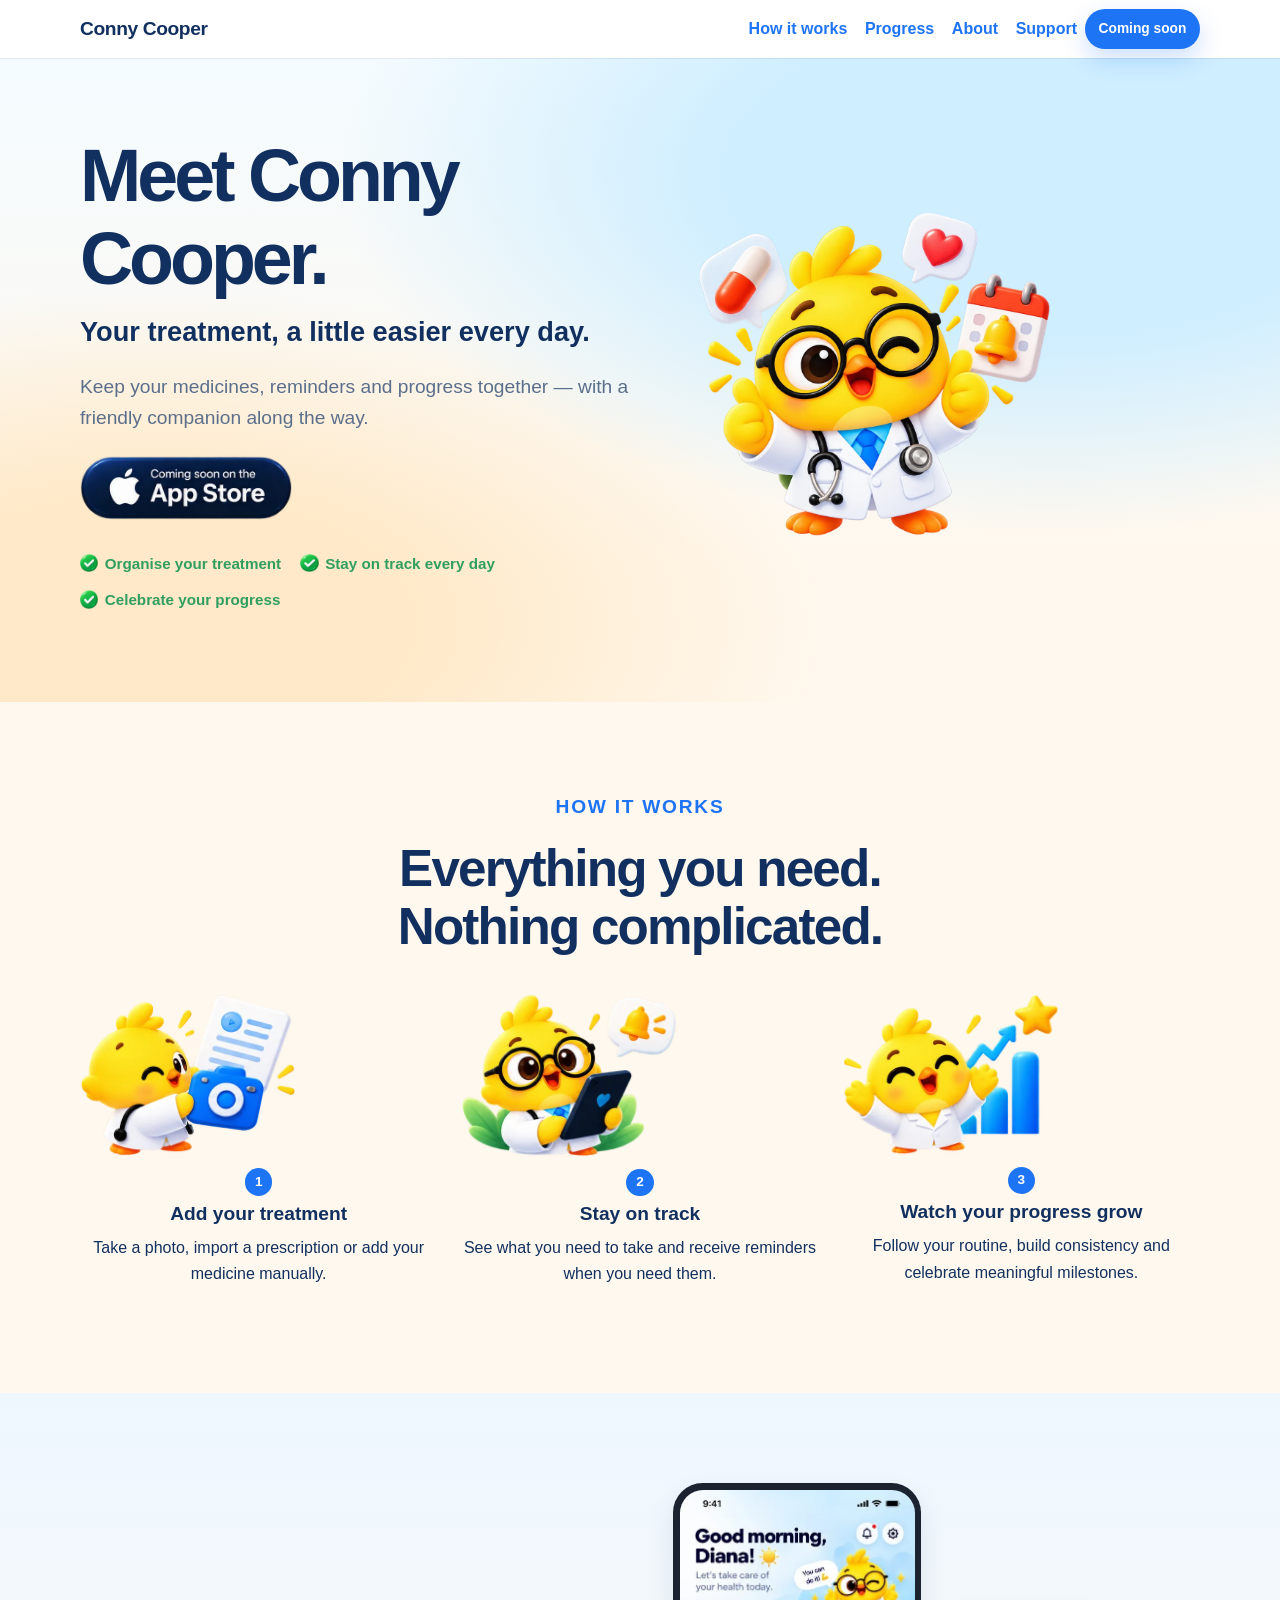
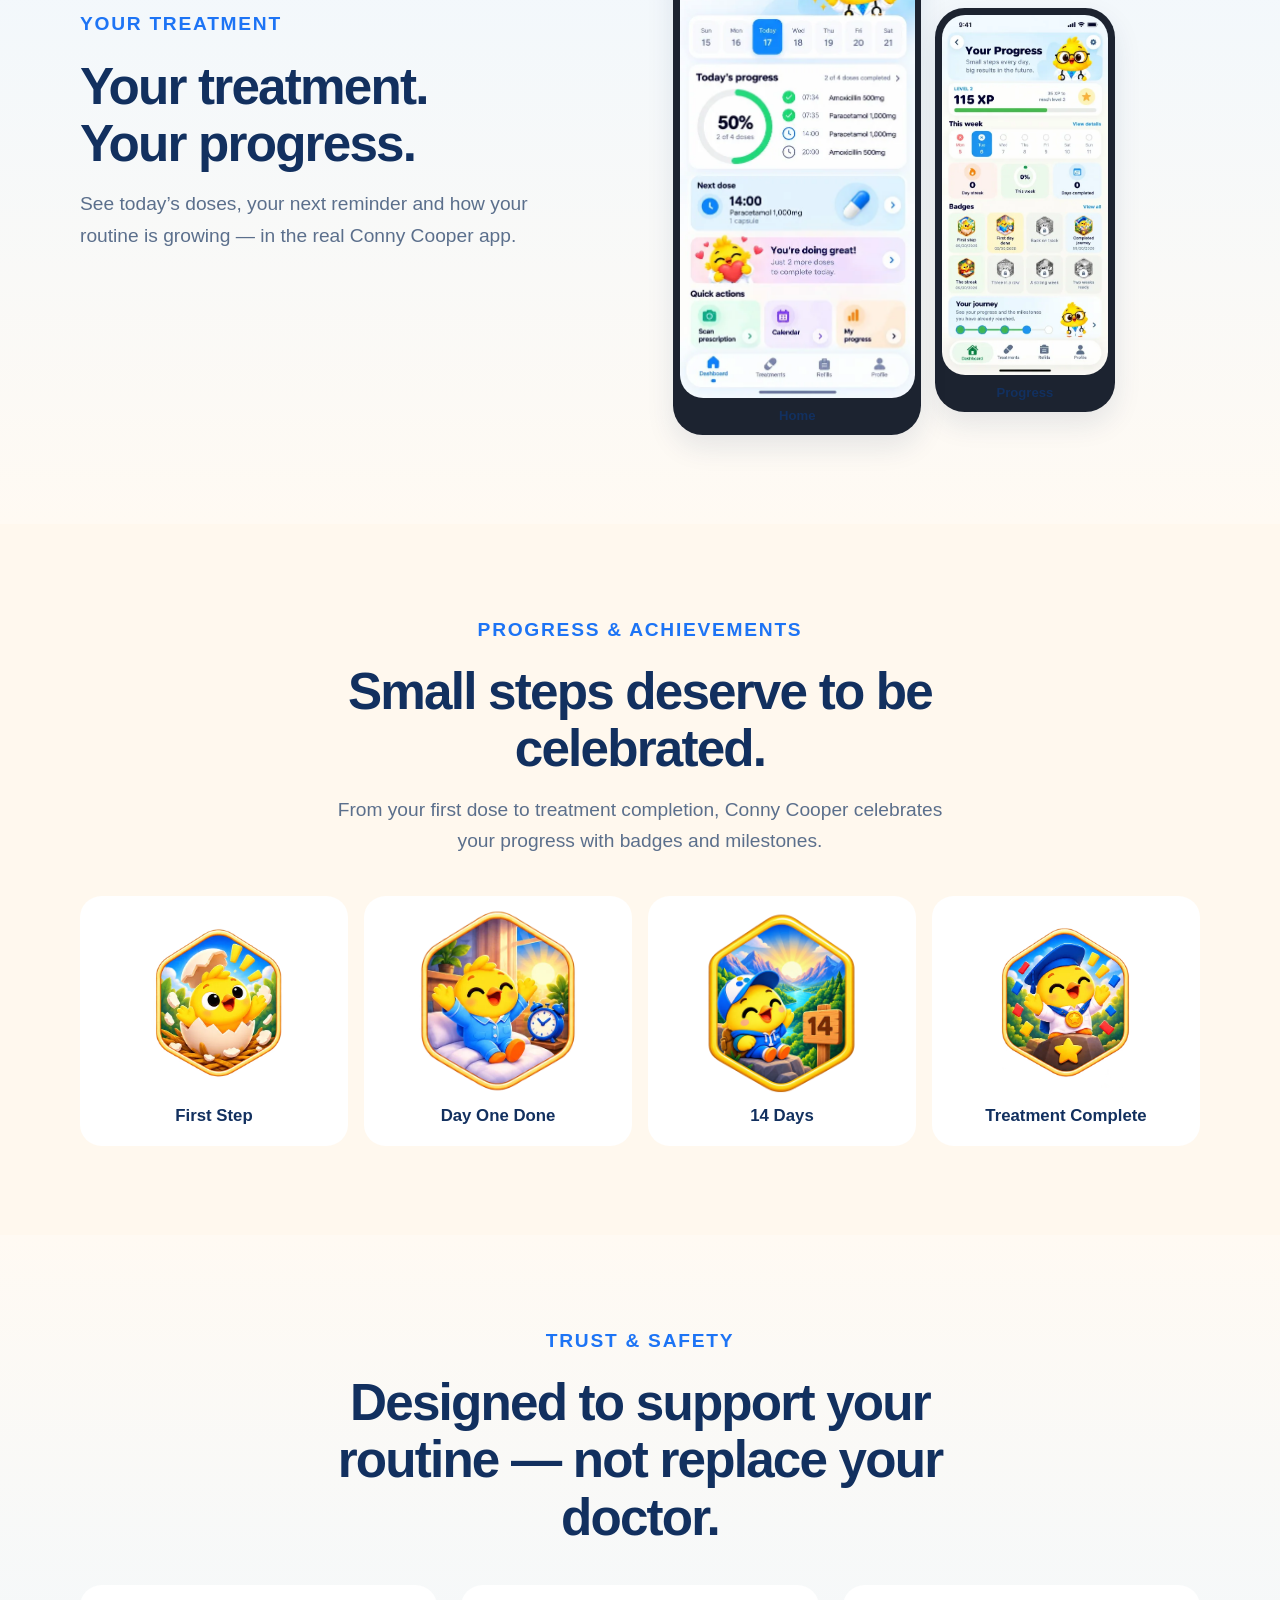
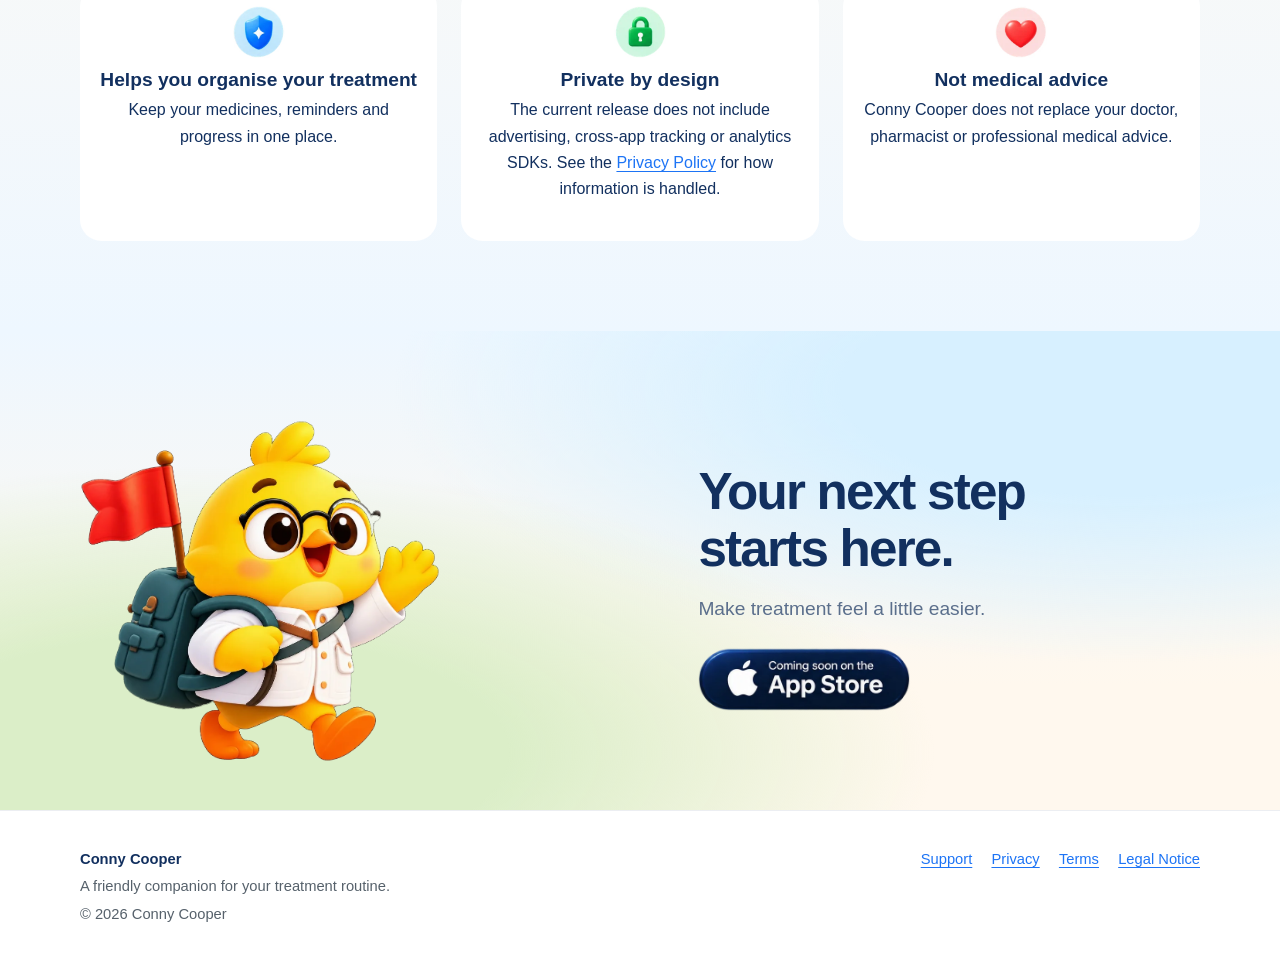
==== commit 3b25b685: "Fix and enhance website scroll animations Co-authored-by: Cursor <cursoragent@cursor.com>" ====
--- a/index.html
+++ b/index.html
@@ -17,9 +17,22 @@
     content="A friendly companion for keeping your treatment organised."
   >
   <meta property="og:url" content="https://connycooper.com/">
+  <meta property="og:image" content="https://connycooper.com/assets/branding/og-cover.png">
+  <meta property="og:image:width" content="1200">
+  <meta property="og:image:height" content="630">
+  <meta
+    property="og:image:alt"
+    content="Dr. Cooper, a yellow chick in a white coat and glasses, beside the text Meet Conny Cooper."
+  >
+  <meta name="twitter:card" content="summary_large_image">
+  <meta name="twitter:image" content="https://connycooper.com/assets/branding/og-cover.png">
+  <link rel="icon" href="/favicon.ico" sizes="48x48">
+  <link rel="icon" type="image/png" sizes="32x32" href="/assets/branding/favicon-32.png">
+  <link rel="apple-touch-icon" href="/apple-touch-icon.png">
   <link rel="stylesheet" href="/assets/css/styles.css">
   <link rel="stylesheet" href="/assets/css/product.css">
   <link rel="stylesheet" href="/assets/css/home.css">
+  <script>document.documentElement.classList.add("js");</script>
   <script src="/assets/js/motion.js" defer></script>
 </head>
 
@@ -60,12 +73,12 @@
       <div class="container home-hero__grid">
         <div class="home-hero__copy">
           <h1 id="hero-title" data-reveal>Meet Conny Cooper.</h1>
-          <p class="home-hero__sub" data-reveal data-reveal-delay="90">Your treatment, a little easier every day.</p>
-          <p class="home-hero__lead" data-reveal data-reveal-delay="160">
+          <p class="home-hero__sub" data-reveal data-reveal-delay="120">Your treatment, a little easier every day.</p>
+          <p class="home-hero__lead" data-reveal data-reveal-delay="220">
             Keep your medicines, reminders and progress together —
             with a friendly companion along the way.
           </p>
-          <p class="store-badge" role="status" data-reveal data-reveal-delay="240">
+          <p class="store-badge" role="status" data-reveal data-reveal-delay="320">
             <picture>
               <source type="image/webp" srcset="/assets/ui/coming-soon-app-store.webp">
               <img
@@ -76,7 +89,7 @@
               >
             </picture>
           </p>
-          <ul class="home-hero__points" data-reveal data-reveal-delay="320">
+          <ul class="home-hero__points" data-reveal data-reveal-delay="420">
             <li>
               <img src="/assets/icons/icon-check.webp" width="183" height="184" alt="" aria-hidden="true">
               Organise your treatment
@@ -92,7 +105,7 @@
           </ul>
         </div>
 
-        <div class="home-hero__art" data-reveal="image" data-reveal-delay="120">
+        <div class="home-hero__art" data-reveal="image" data-reveal-delay="160">
           <picture>
             <source type="image/webp" srcset="/assets/character/cooper_hero_wave.webp">
             <img
@@ -133,7 +146,7 @@
             <h3>Add your treatment</h3>
             <p>Take a photo, import a prescription or add your medicine manually.</p>
           </li>
-          <li class="home-step" data-reveal data-reveal-delay="100">
+          <li class="home-step" data-reveal data-reveal-delay="140">
             <div class="home-step__art">
               <picture>
                 <source type="image/webp" srcset="/assets/character/cooper_step_track.webp">
@@ -150,7 +163,7 @@
             <h3>Stay on track</h3>
             <p>See what you need to take and receive reminders when you need them.</p>
           </li>
-          <li class="home-step" data-reveal data-reveal-delay="200">
+          <li class="home-step" data-reveal data-reveal-delay="280">
             <div class="home-step__art">
               <picture>
                 <source type="image/webp" srcset="/assets/character/cooper_step_grow.webp">
@@ -195,7 +208,7 @@
             </picture>
             <figcaption>Home</figcaption>
           </figure>
-          <figure class="phone-frame phone-frame--secondary" data-reveal="image" data-reveal-delay="140">
+          <figure class="phone-frame phone-frame--secondary" data-reveal="right" data-reveal-delay="180">
             <picture>
               <source type="image/webp" srcset="/assets/screenshots/conny-cooper-progress.webp">
               <img
@@ -239,7 +252,7 @@
               <figcaption>First Step</figcaption>
             </figure>
           </li>
-          <li data-reveal data-reveal-delay="90">
+          <li data-reveal data-reveal-delay="140">
             <figure>
               <picture>
                 <source type="image/webp" srcset="/assets/badges/achievement_first_day.webp">
@@ -255,7 +268,7 @@
               <figcaption>Day One Done</figcaption>
             </figure>
           </li>
-          <li data-reveal data-reveal-delay="180">
+          <li data-reveal data-reveal-delay="260">
             <figure>
               <picture>
                 <source type="image/webp" srcset="/assets/badges/achievement_streak_14.webp">
@@ -271,7 +284,7 @@
               <figcaption>14 Days</figcaption>
             </figure>
           </li>
-          <li data-reveal data-reveal-delay="270">
+          <li data-reveal data-reveal-delay="380">
             <figure>
               <picture>
                 <source type="image/webp" srcset="/assets/badges/achievement_first_treatment_complete.webp">
@@ -300,15 +313,15 @@
           </h2>
         </header>
 
-        <ul class="trust-grid" data-reveal data-reveal-delay="90">
-          <li>
+        <ul class="trust-grid">
+          <li data-reveal data-reveal-delay="0">
             <img src="/assets/icons/icon-shield.webp" width="156" height="155" alt="" aria-hidden="true">
             <h3>Helps you organise your treatment</h3>
             <p>
               Keep your medicines, reminders and progress in one place.
             </p>
           </li>
-          <li>
+          <li data-reveal data-reveal-delay="140">
             <img src="/assets/icons/icon-lock.webp" width="156" height="155" alt="" aria-hidden="true">
             <h3>Private by design</h3>
             <p>
@@ -317,7 +330,7 @@
               <a href="/privacy/">Privacy Policy</a> for how information is handled.
             </p>
           </li>
-          <li>
+          <li data-reveal data-reveal-delay="280">
             <img src="/assets/icons/icon-heart.webp" width="156" height="157" alt="" aria-hidden="true">
             <h3>Not medical advice</h3>
             <p>
@@ -344,7 +357,7 @@
             >
           </picture>
         </div>
-        <div class="home-final__copy" data-reveal>
+        <div class="home-final__copy" data-reveal="left" data-reveal-delay="140">
           <h2 id="final-title">Your next step starts here.</h2>
           <p>Make treatment feel a little easier.</p>
           <p class="store-badge" role="status">
--- a/assets/css/product.css
+++ b/assets/css/product.css
@@ -8,10 +8,12 @@
   --product-card: #ffffff;
   --product-shadow: 0 10px 28px rgba(18, 48, 95, 0.08);
   --product-radius: 1.15rem;
-  --reveal-distance: 1.1rem;
-  --reveal-ease: cubic-bezier(0.22, 1, 0.36, 1);
-  --reveal-text: 550ms;
-  --reveal-image: 650ms;
+  --reveal-distance: 2rem;
+  --reveal-ease-in: cubic-bezier(0.22, 0.61, 0.36, 1);
+  --reveal-ease-out: cubic-bezier(0.4, 0, 0.68, 0.2);
+  --reveal-fade: 720ms;
+  --reveal-slide: 820ms;
+  --reveal-leave: 480ms;
   background: #ffffff;
   color: var(--product-navy);
 }
@@ -178,36 +180,56 @@
   scroll-padding-top: 4.75rem;
 }
 
-.js [data-reveal].reveal-pending {
+.js [data-reveal] {
+  --reveal-x: 0px;
+  --reveal-y: var(--reveal-distance);
   opacity: 0;
-  transform: translateY(var(--reveal-distance));
+  transform: translate3d(var(--reveal-x), var(--reveal-y), 0);
   transition:
-    opacity var(--reveal-text) var(--reveal-ease),
-    transform var(--reveal-text) var(--reveal-ease);
-}
-
-.js [data-reveal="left"].reveal-pending {
-  transform: translateX(calc(var(--reveal-distance) * -1));
-}
-
-.js [data-reveal="right"].reveal-pending {
-  transform: translateX(var(--reveal-distance));
-}
-
-.js [data-reveal="image"].reveal-pending {
-  transform: translateY(1.25rem) scale(0.98);
-  transition-duration: var(--reveal-image);
+    opacity var(--reveal-fade) var(--reveal-ease-in),
+    transform var(--reveal-slide) var(--reveal-ease-in);
+}
+
+.js [data-reveal="fade"] {
+  --reveal-x: 0px;
+  --reveal-y: 0px;
+}
+
+.js [data-reveal="left"] {
+  --reveal-x: calc(var(--reveal-distance) * -1);
+  --reveal-y: 0px;
+}
+
+.js [data-reveal="right"] {
+  --reveal-x: var(--reveal-distance);
+  --reveal-y: 0px;
+}
+
+.js [data-reveal="image"] {
+  --reveal-y: 2.25rem;
 }
 
 .js [data-reveal].is-in {
   opacity: 1;
-  transform: none;
+  transform: translate3d(0, 0, 0);
+}
+
+.js [data-reveal].is-out {
+  opacity: 0;
+  transform: translate3d(
+    calc(var(--reveal-x) * 0.4),
+    calc(var(--reveal-y) * 0.4),
+    0
+  );
+  transition-duration: var(--reveal-leave), var(--reveal-leave);
+  transition-timing-function: var(--reveal-ease-out), var(--reveal-ease-out);
 }
 
 @media (max-width: 47.99rem) {
-  .js [data-reveal="left"].reveal-pending,
-  .js [data-reveal="right"].reveal-pending {
-    transform: translateY(var(--reveal-distance));
+  .js [data-reveal="left"],
+  .js [data-reveal="right"] {
+    --reveal-x: 0px;
+    --reveal-y: var(--reveal-distance);
   }
 }
 
@@ -216,7 +238,8 @@
     scroll-behavior: auto;
   }
 
-  .js [data-reveal].reveal-pending,
+  .js [data-reveal],
+  .js [data-reveal].is-out,
   .js [data-reveal].is-in {
     opacity: 1;
     transform: none;
@@ -298,7 +321,7 @@
   border-radius: var(--product-radius);
   background: var(--product-card);
   box-shadow: var(--product-shadow);
-  transition: transform 180ms var(--reveal-ease);
+  transition: transform 180ms var(--reveal-ease-in);
 }
 
 .support-topic:hover {
--- a/assets/css/home.css
+++ b/assets/css/home.css
@@ -137,6 +137,22 @@
   height: auto;
 }
 
+@keyframes cooper-float {
+  0%,
+  100% {
+    transform: translateY(0);
+  }
+  50% {
+    transform: translateY(-0.4rem);
+  }
+}
+
+@media (min-width: 48rem) {
+  .js .home-hero__art.is-in img {
+    animation: cooper-float 5.8s ease-in-out 0.8s infinite;
+  }
+}
+
 .home-final__art img {
   width: min(100%, 22.5rem);
   height: auto;
@@ -508,7 +524,9 @@
   }
 
   .cta:hover,
-  .badge-grid figure:hover img {
+  .badge-grid figure:hover img,
+  .js .home-hero__art.is-in img {
     transform: none;
-  }
-}
+    animation: none;
+  }
+}
